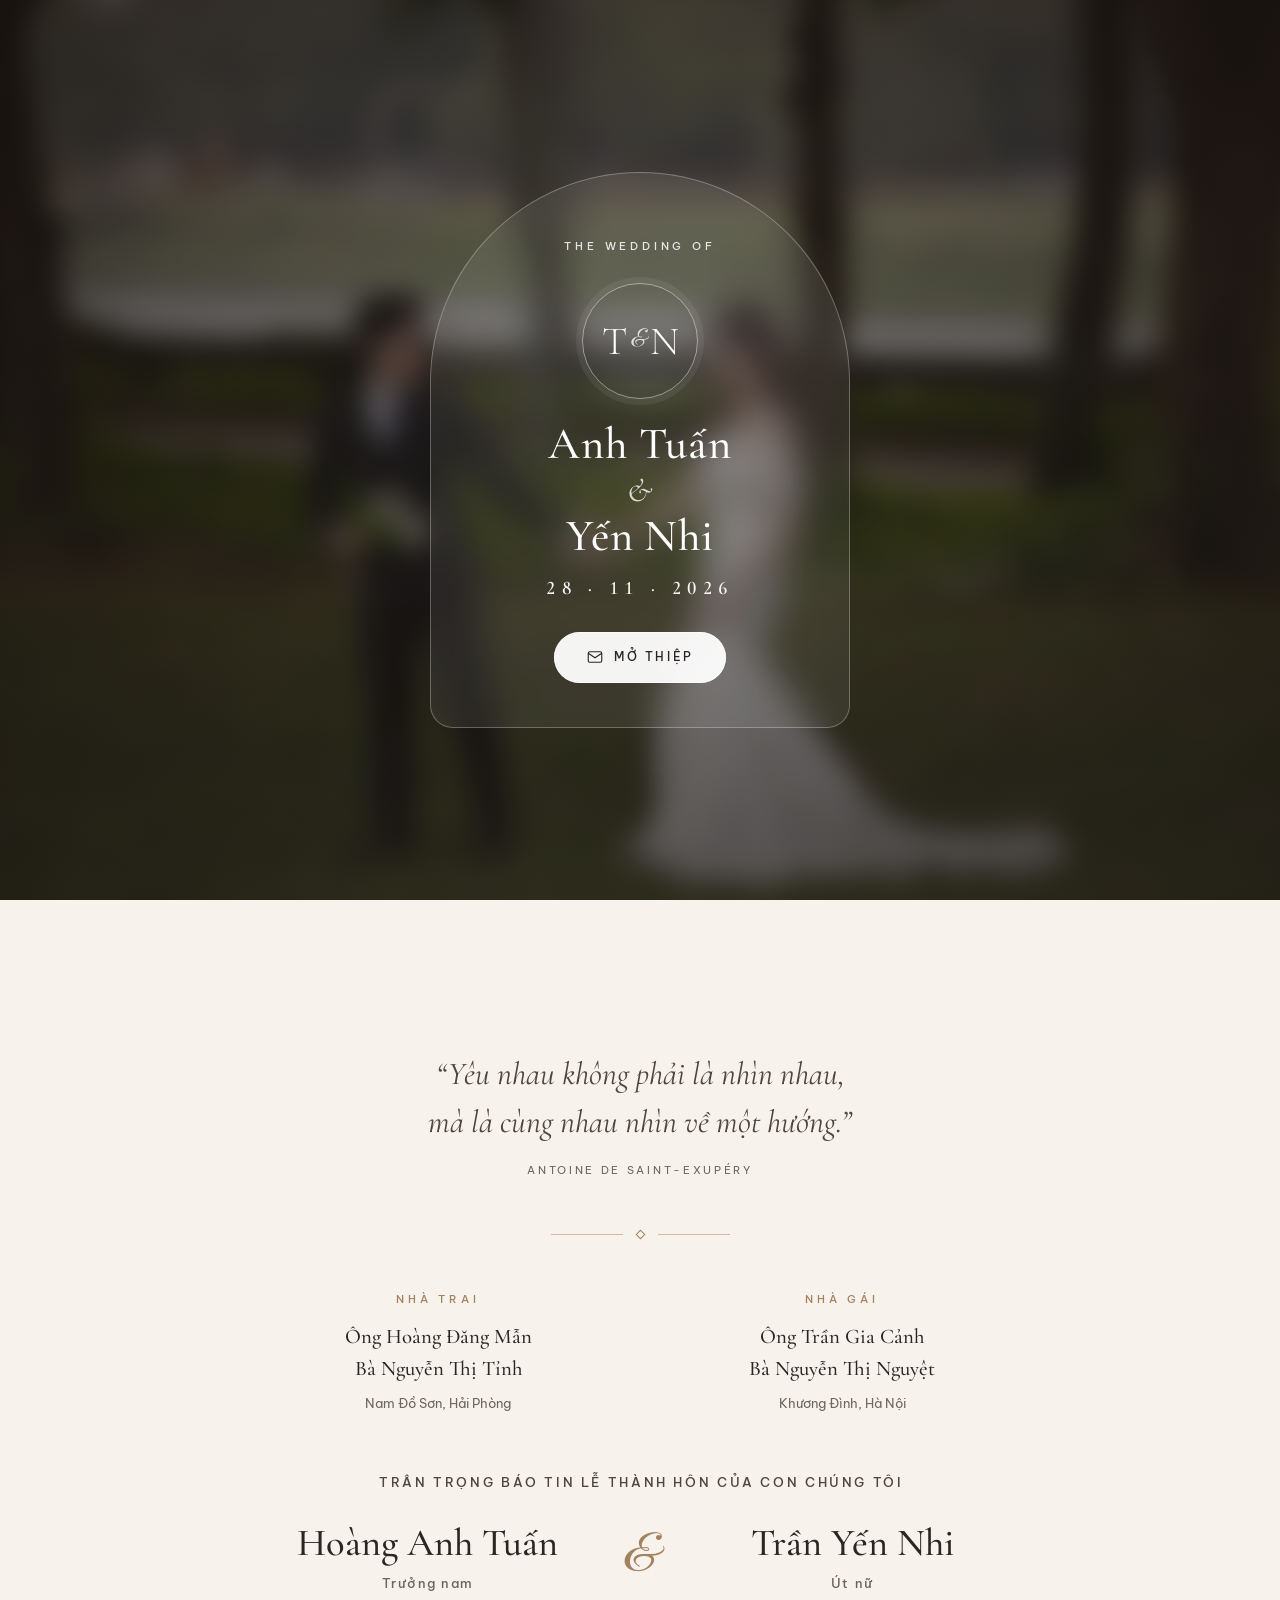
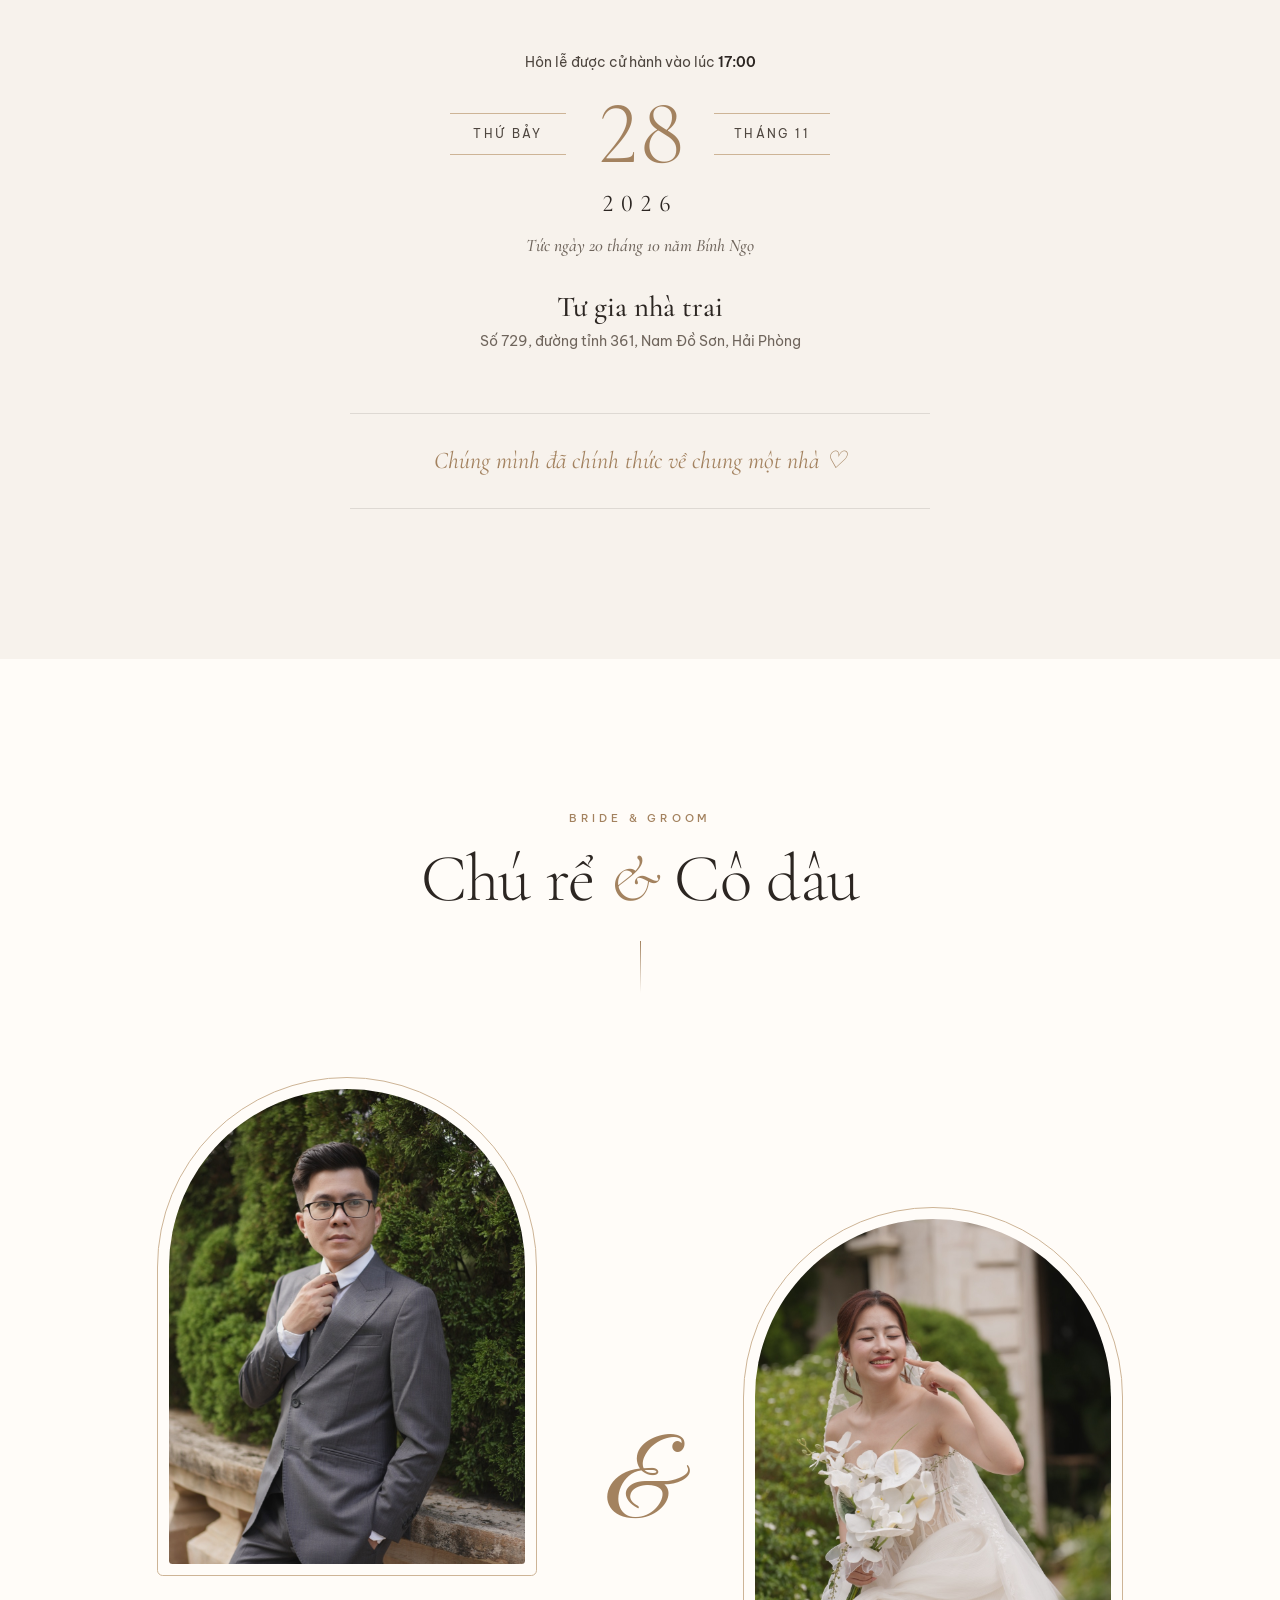
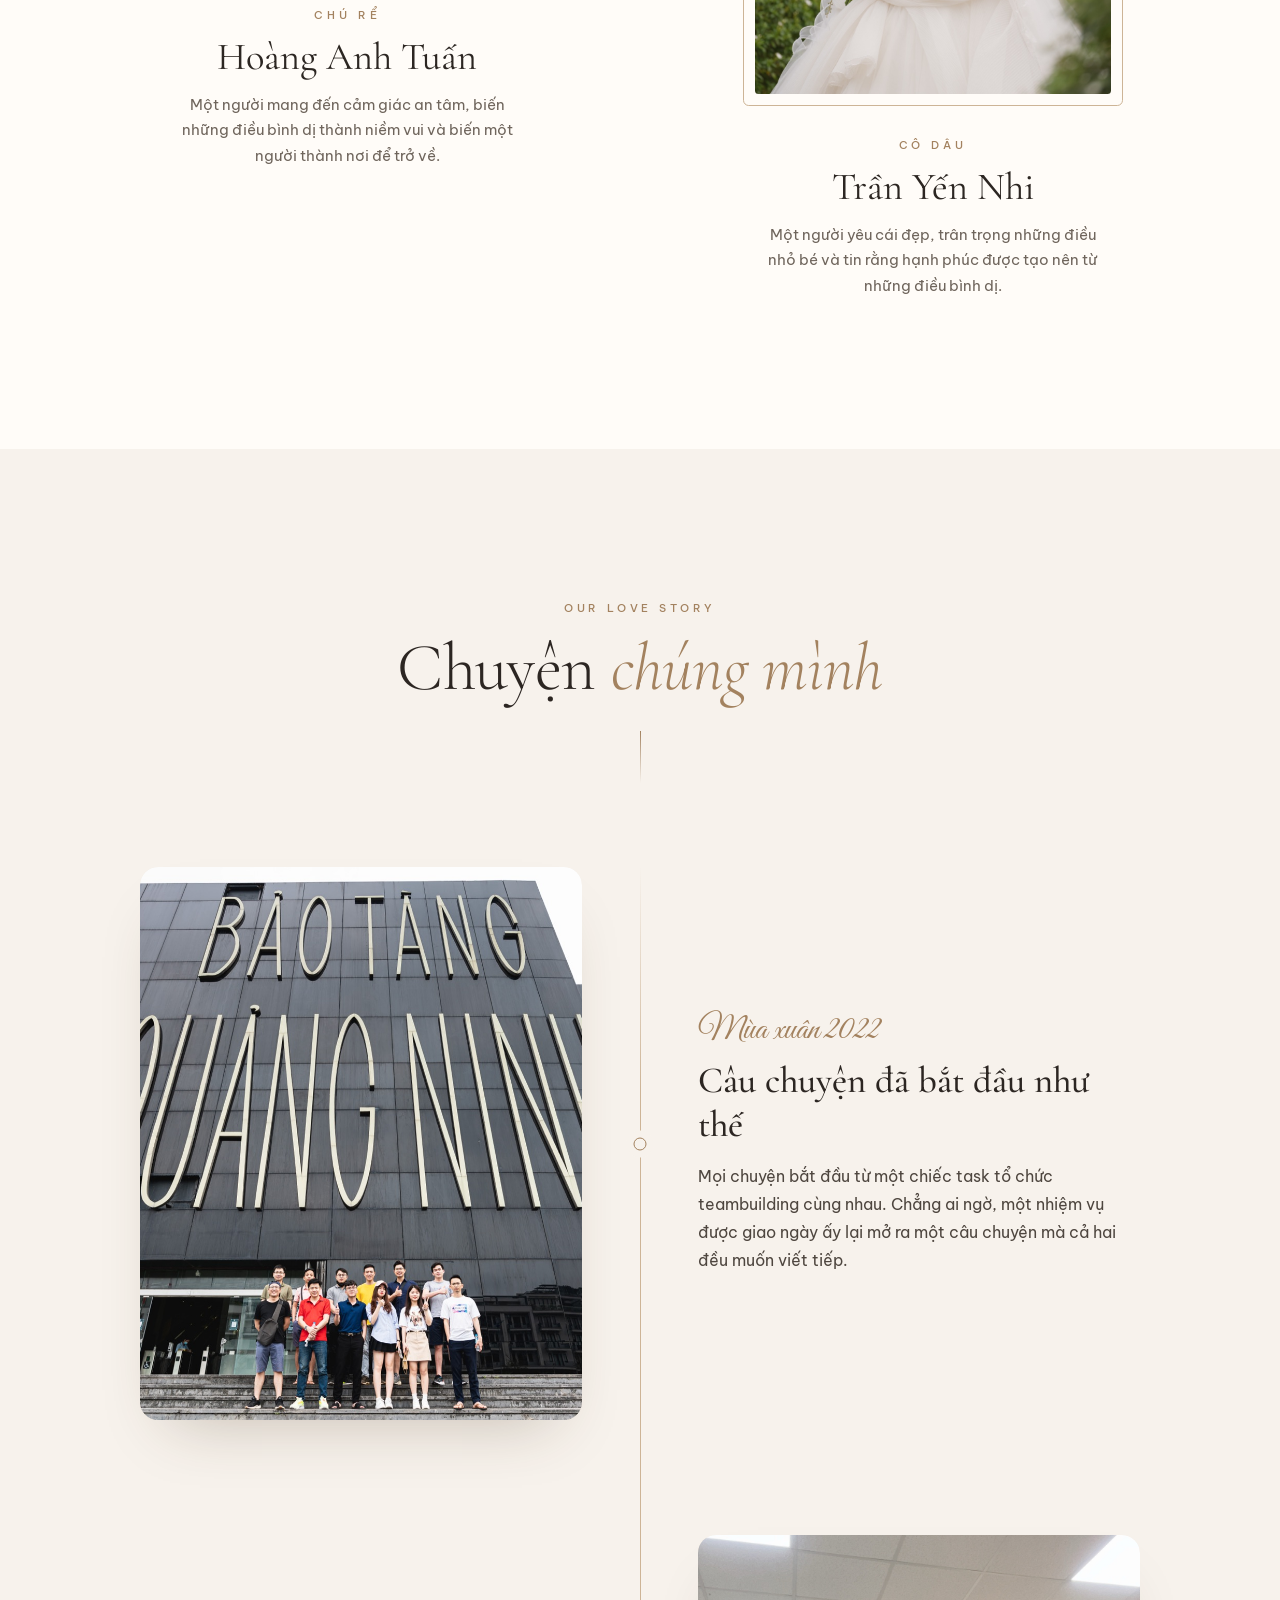
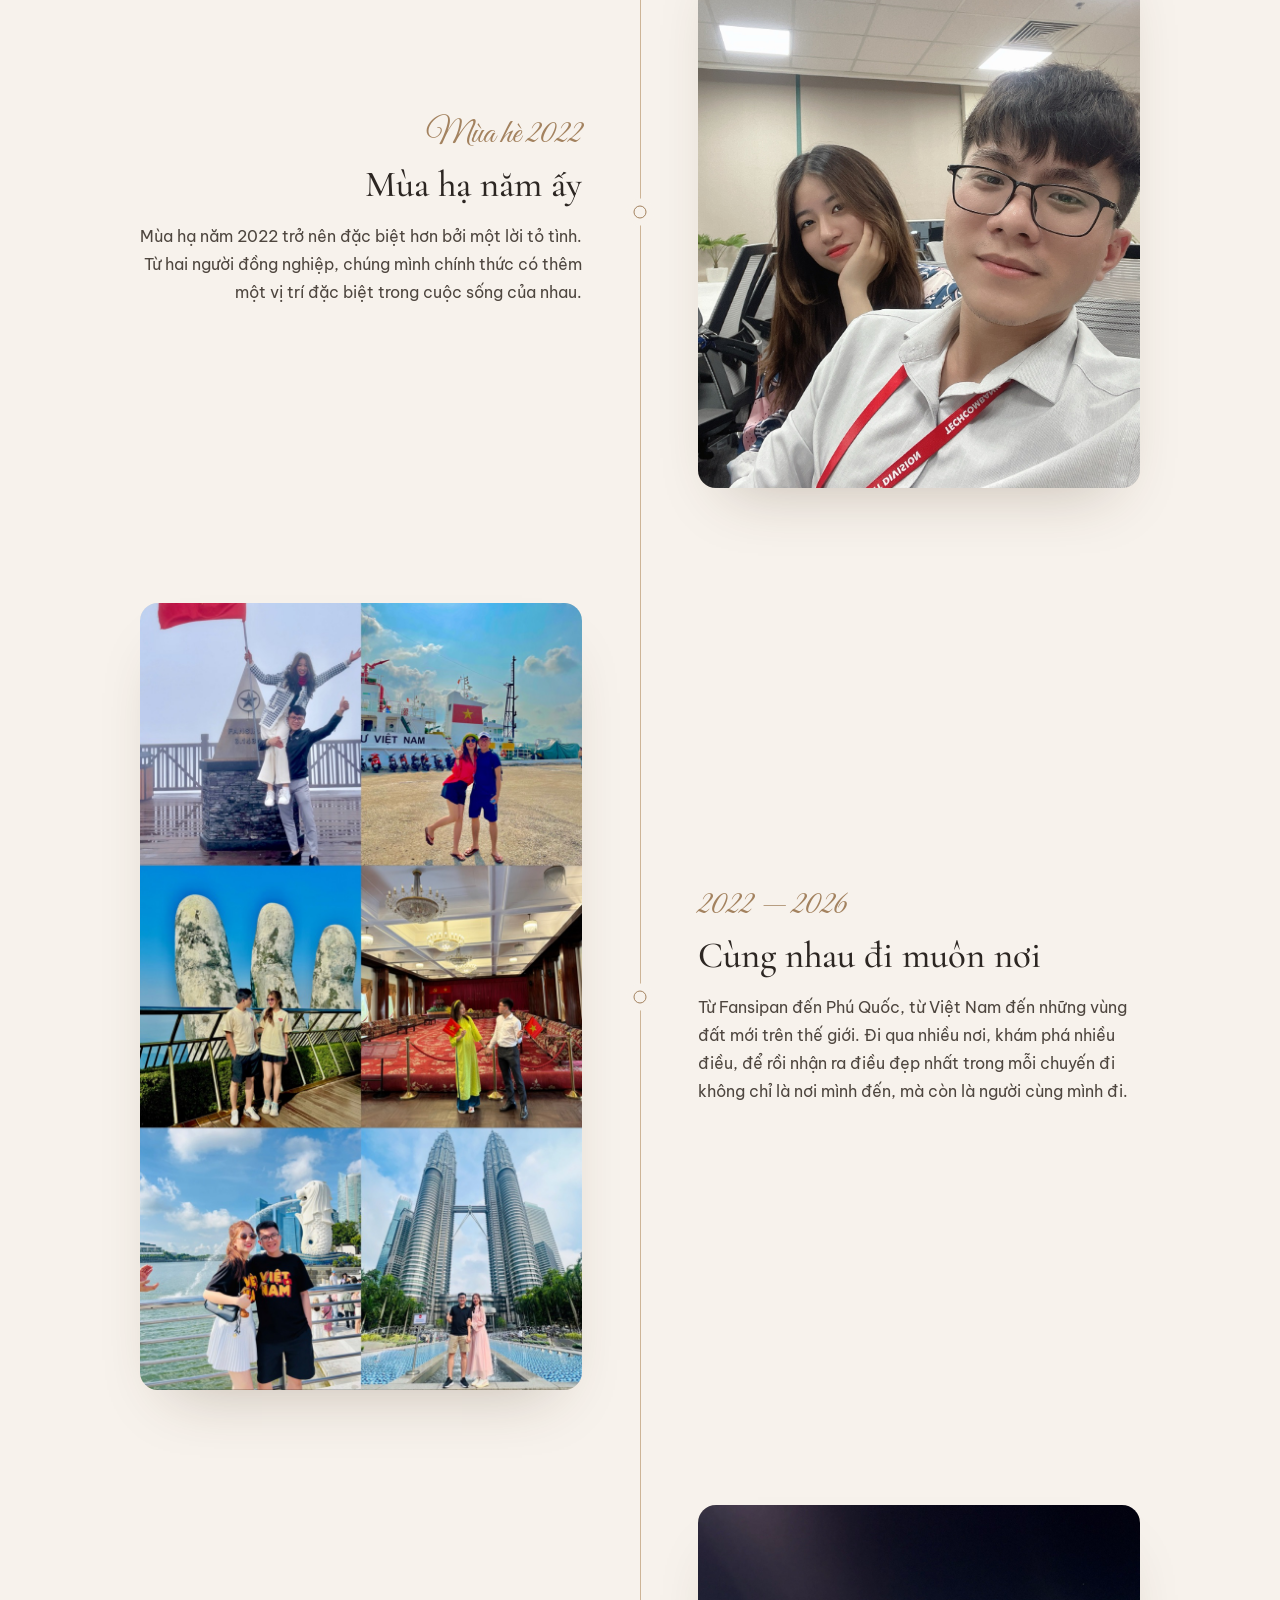
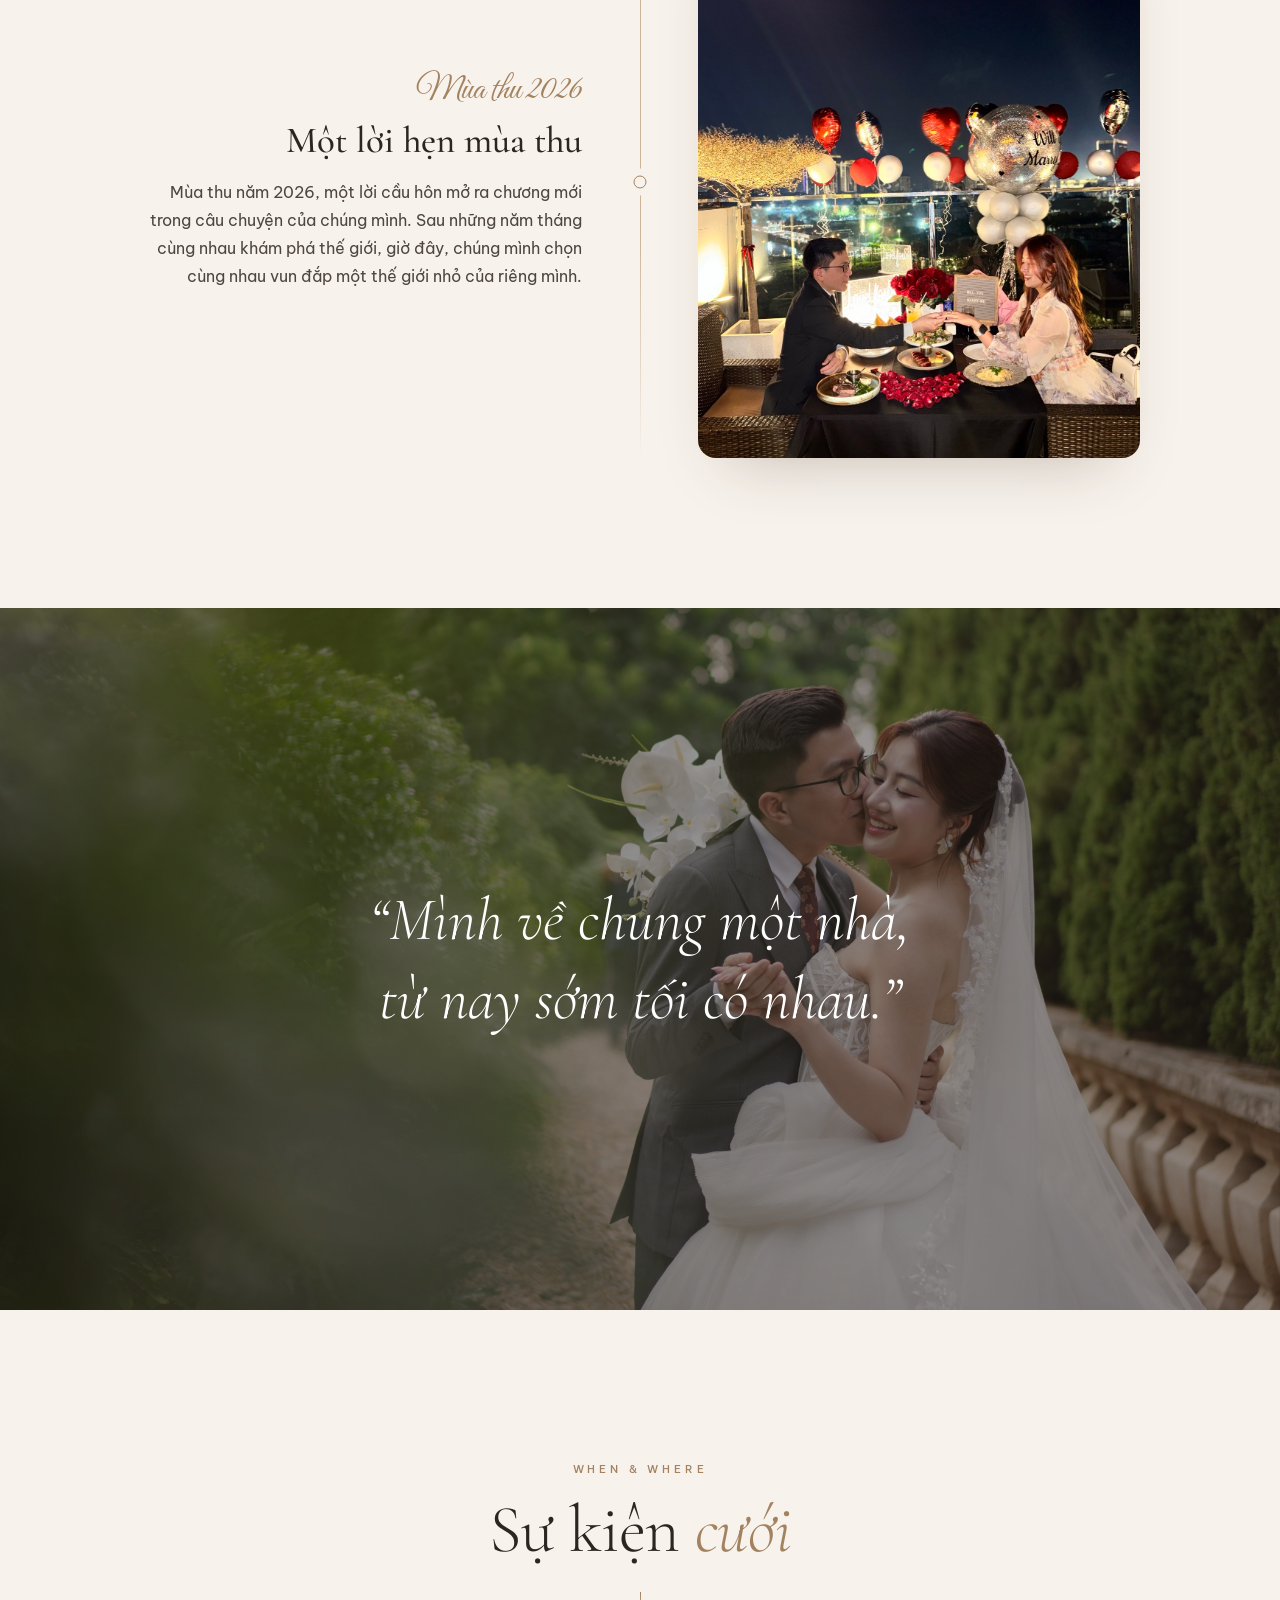
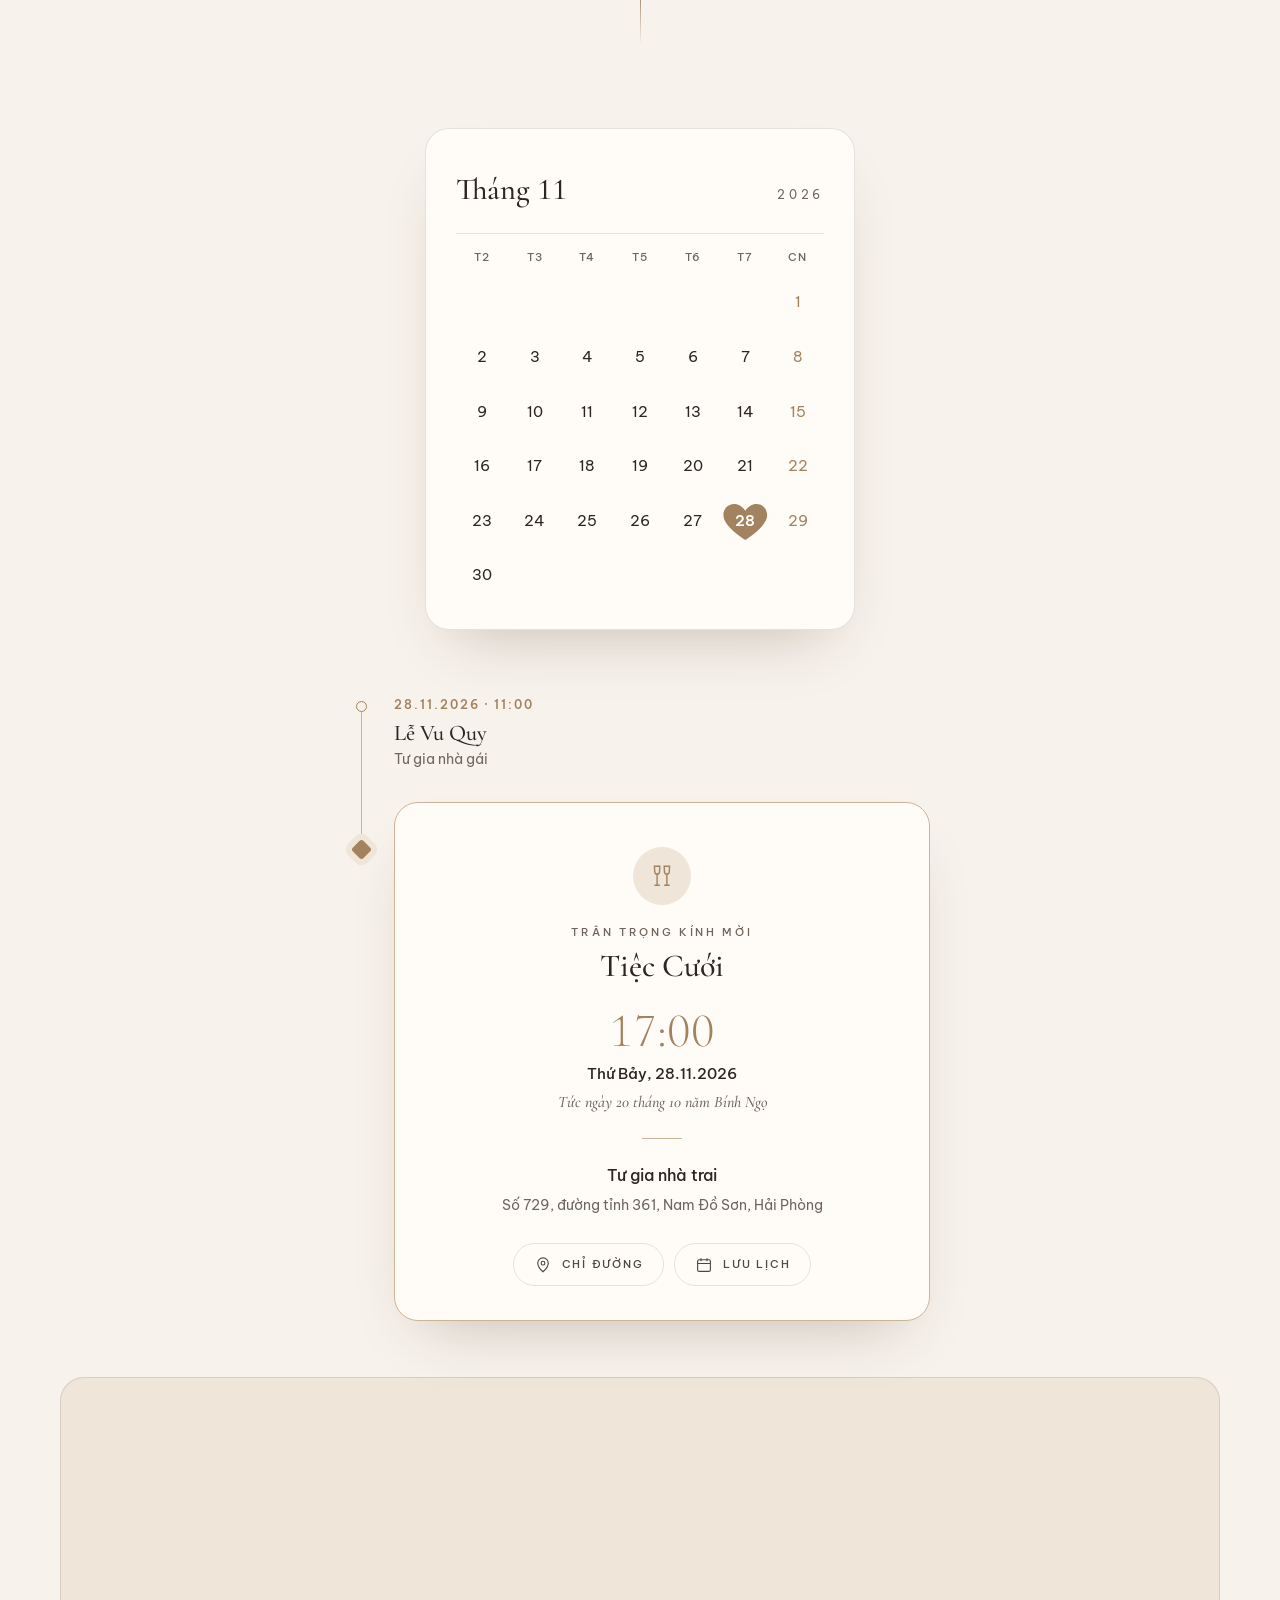
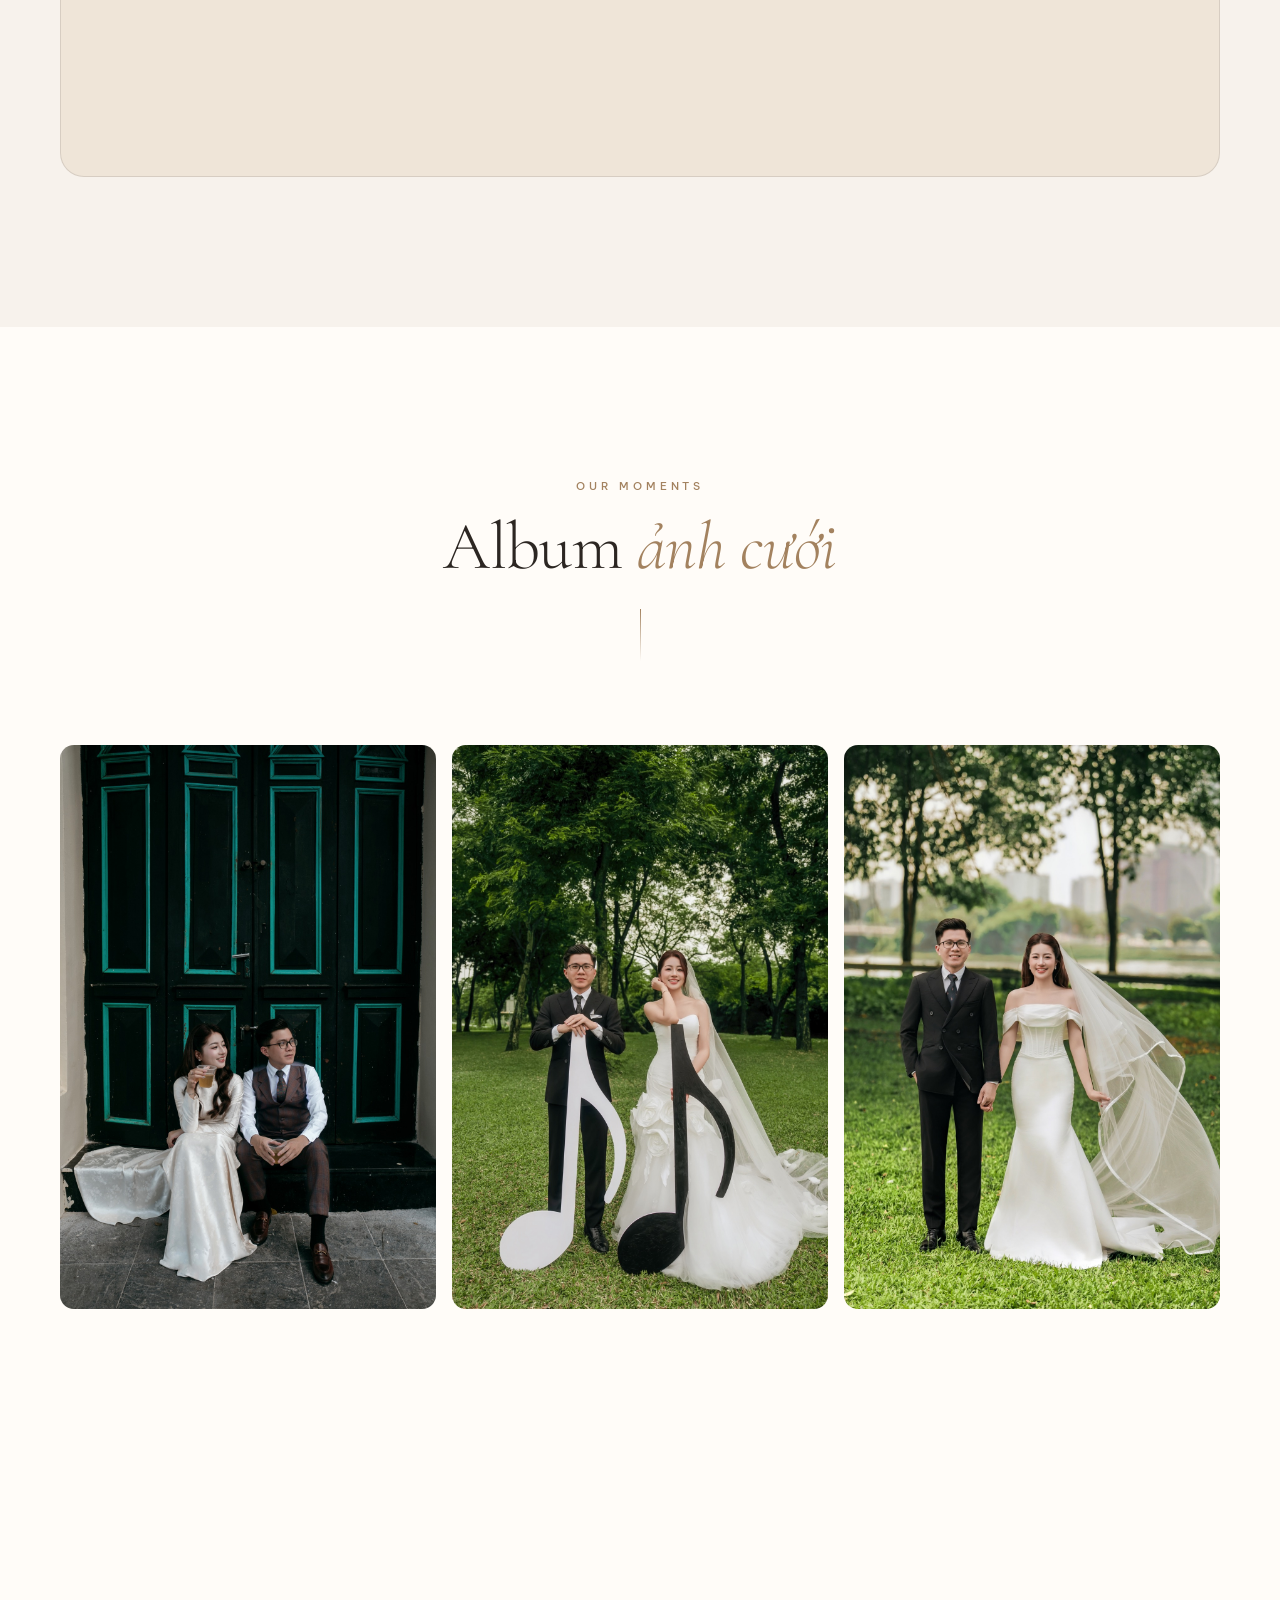
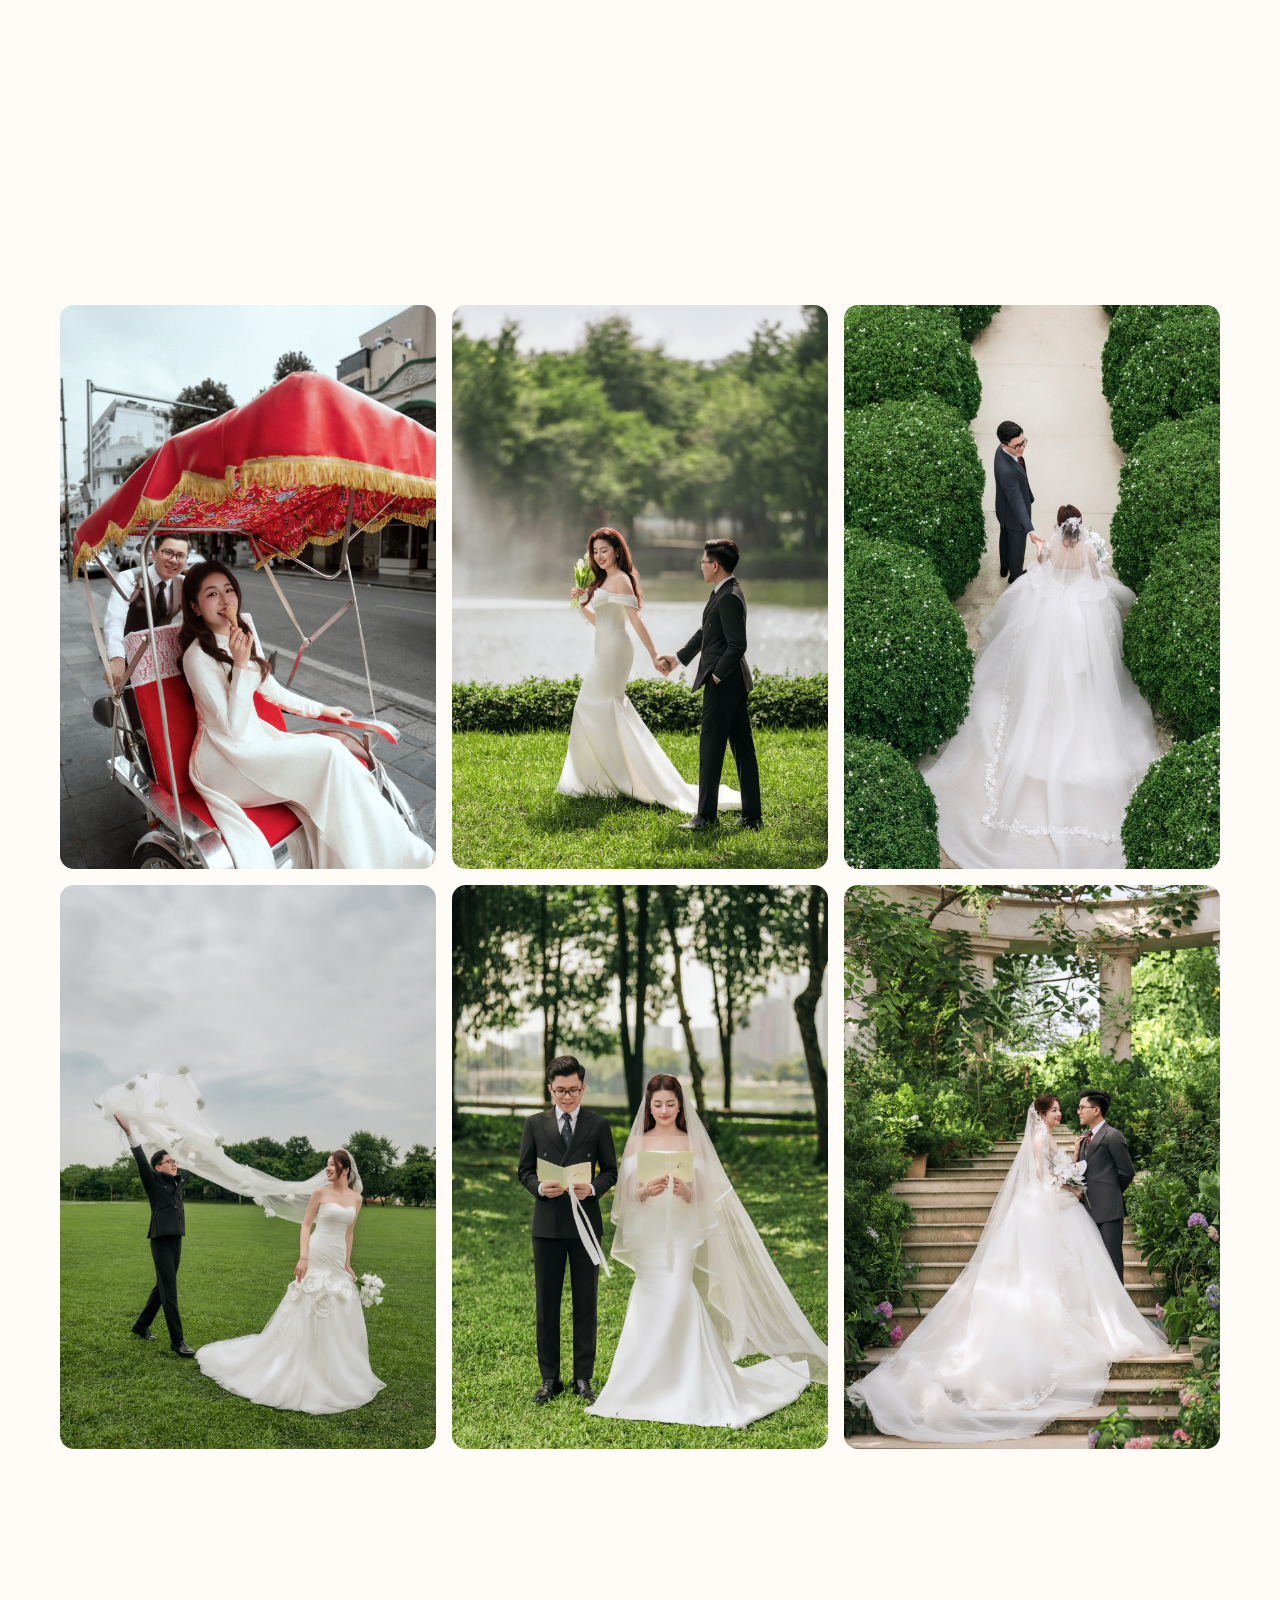
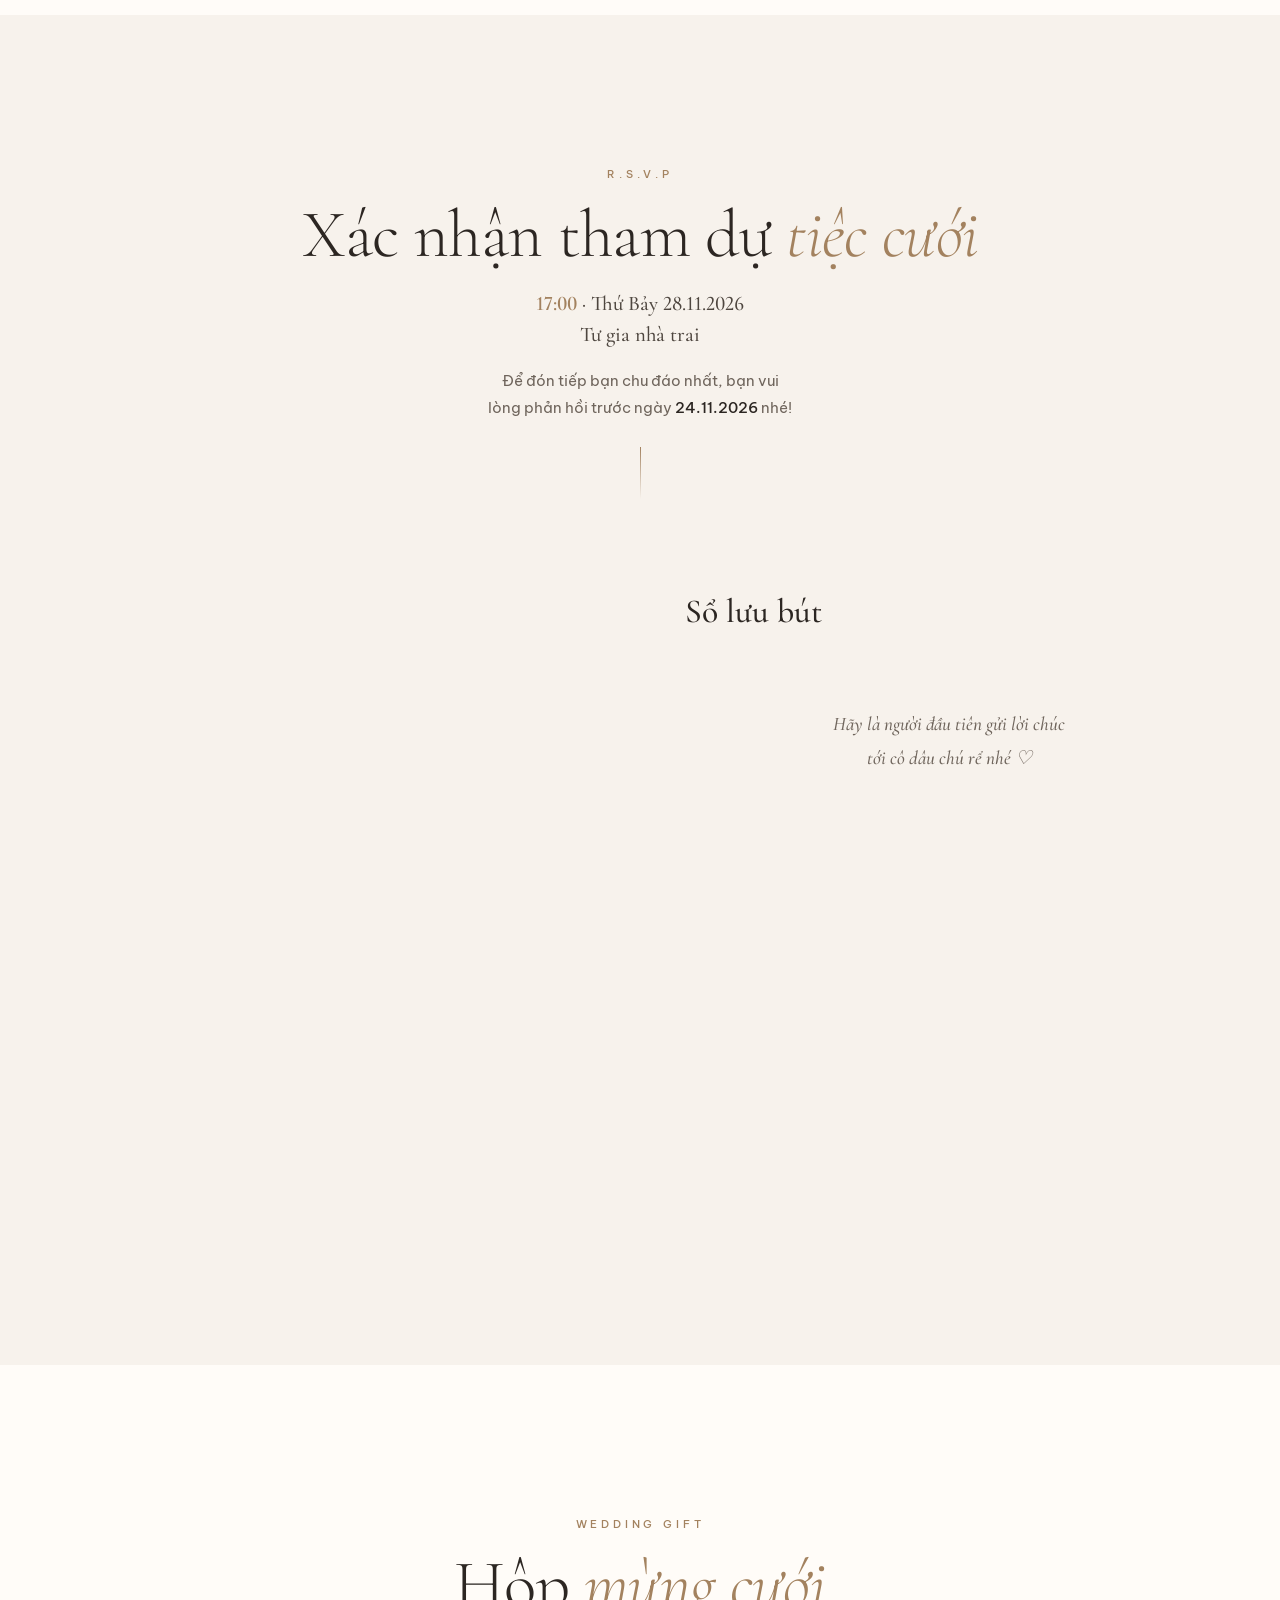
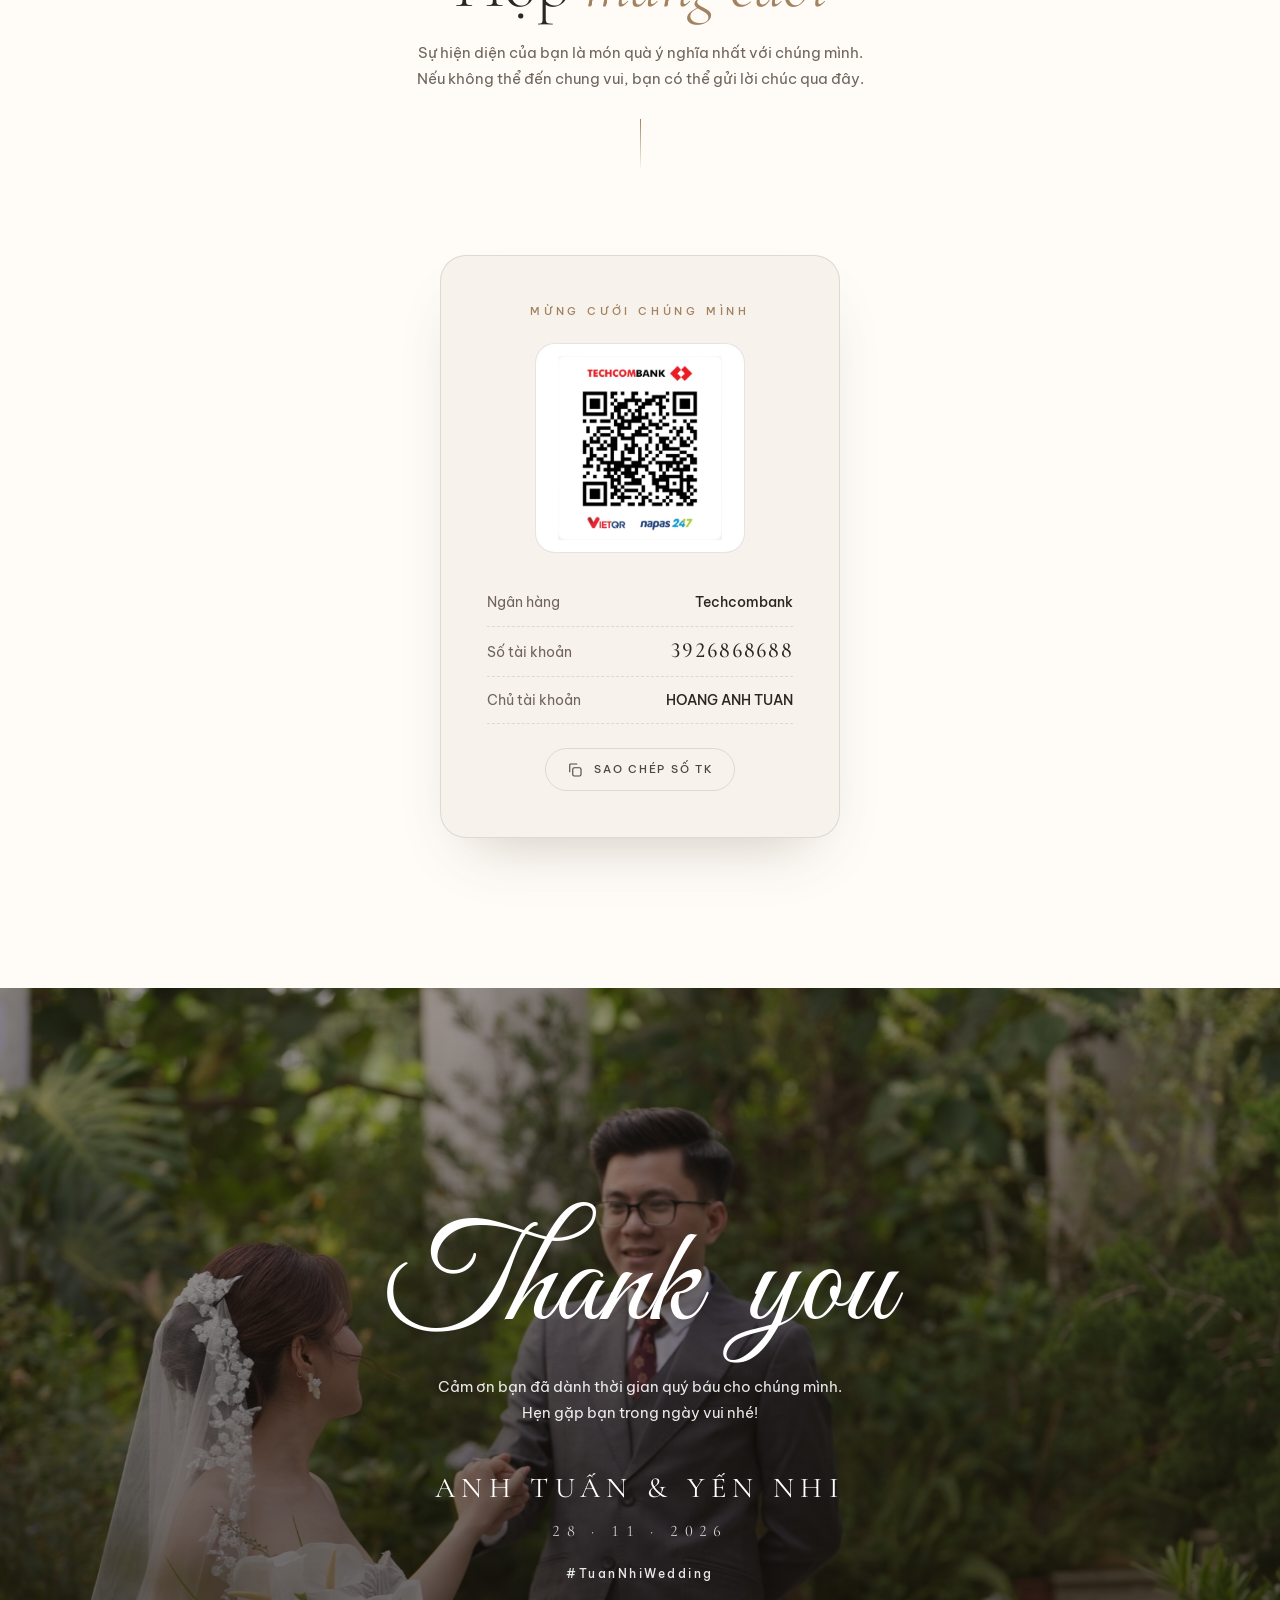
==== thanh-hon/index.html @ d5ab079d "feat: separate links for the ceremony and the wedding party - /thanh-hon/ (28.11, groom's home) and " ====
<!doctype html>
<html lang="vi">
<head>
  <meta charset="UTF-8" />
  <meta name="viewport" content="width=device-width, initial-scale=1" />
  <!-- Link LỄ THÀNH HÔN (28.11.2026, tư gia nhà trai).
       Trang này chỉ chứa ảnh + tiêu đề xem trước khi gửi qua Zalo / Facebook / Messenger,
       rồi tự chuyển sang thiệp chính với thông tin lễ thành hôn (?le=thanh-hon), giữ nguyên ?to=Tên khách.
       Nội dung thiệp sửa trong js/config.js → sides['thanh-hon']. -->
  <title>Anh Tuấn &amp; Yến Nhi · Thiệp mời cưới 28.11.2026</title>
  <meta name="description" content="Trân trọng kính mời bạn đến dự tiệc cưới của chúng mình lúc 17:00, Thứ Bảy 28.11.2026 tại tư gia nhà trai, Nam Đồ Sơn, Hải Phòng." />
  <meta property="og:type" content="website" />
  <meta property="og:site_name" content="Thiệp cưới Anh Tuấn &amp; Yến Nhi" />
  <meta property="og:locale" content="vi_VN" />
  <meta property="og:title" content="Anh Tuấn &amp; Yến Nhi · Thiệp mời cưới 28.11.2026" />
  <meta property="og:description" content="Trân trọng kính mời bạn đến dự tiệc cưới của chúng mình lúc 17:00, Thứ Bảy 28.11.2026 tại tư gia nhà trai, Nam Đồ Sơn, Hải Phòng." />
  <meta property="og:url" content="https://hoangtuan141.github.io/wedding_invitation/thanh-hon/" />
  <meta property="og:image" content="https://hoangtuan141.github.io/wedding_invitation/images/cover/og-cover.jpg" />
  <meta property="og:image:secure_url" content="https://hoangtuan141.github.io/wedding_invitation/images/cover/og-cover.jpg" />
  <meta property="og:image:type" content="image/jpeg" />
  <meta property="og:image:width" content="1200" />
  <meta property="og:image:height" content="630" />
  <meta property="og:image:alt" content="Ảnh cưới Anh Tuấn và Yến Nhi" />
  <meta name="twitter:card" content="summary_large_image" />
  <meta name="twitter:title" content="Anh Tuấn &amp; Yến Nhi · Thiệp mời cưới 28.11.2026" />
  <meta name="twitter:description" content="Trân trọng kính mời bạn đến dự tiệc cưới của chúng mình lúc 17:00, Thứ Bảy 28.11.2026 tại tư gia nhà trai, Nam Đồ Sơn, Hải Phòng." />
  <meta name="twitter:image" content="https://hoangtuan141.github.io/wedding_invitation/images/cover/og-cover.jpg" />
  <meta name="theme-color" content="#1F1915" />
  <style>html,body{margin:0;height:100%;background:#1F1915;color:#F7F2EC;font-family:system-ui,sans-serif}
  a{color:inherit} p{position:fixed;inset:auto 0 40%;text-align:center;opacity:.6;font-size:14px}</style>
  <script>
    // Chuyển sang thiệp chính: le=thanh-hon đứng đầu, ?to=Tên khách luôn ở CUỐI link cho dễ sửa tên
    var q = new URLSearchParams(location.search);
    q.delete('le');
    var s = 'le=thanh-hon' + (q.toString() ? '&' + q.toString() : '');
    location.replace('../' + (s ? '?' + s : '') + location.hash);
  </script>
</head>
<body>
  <p><a href="../?le=thanh-hon">Mở thiệp cưới</a></p>
</body>
</html>
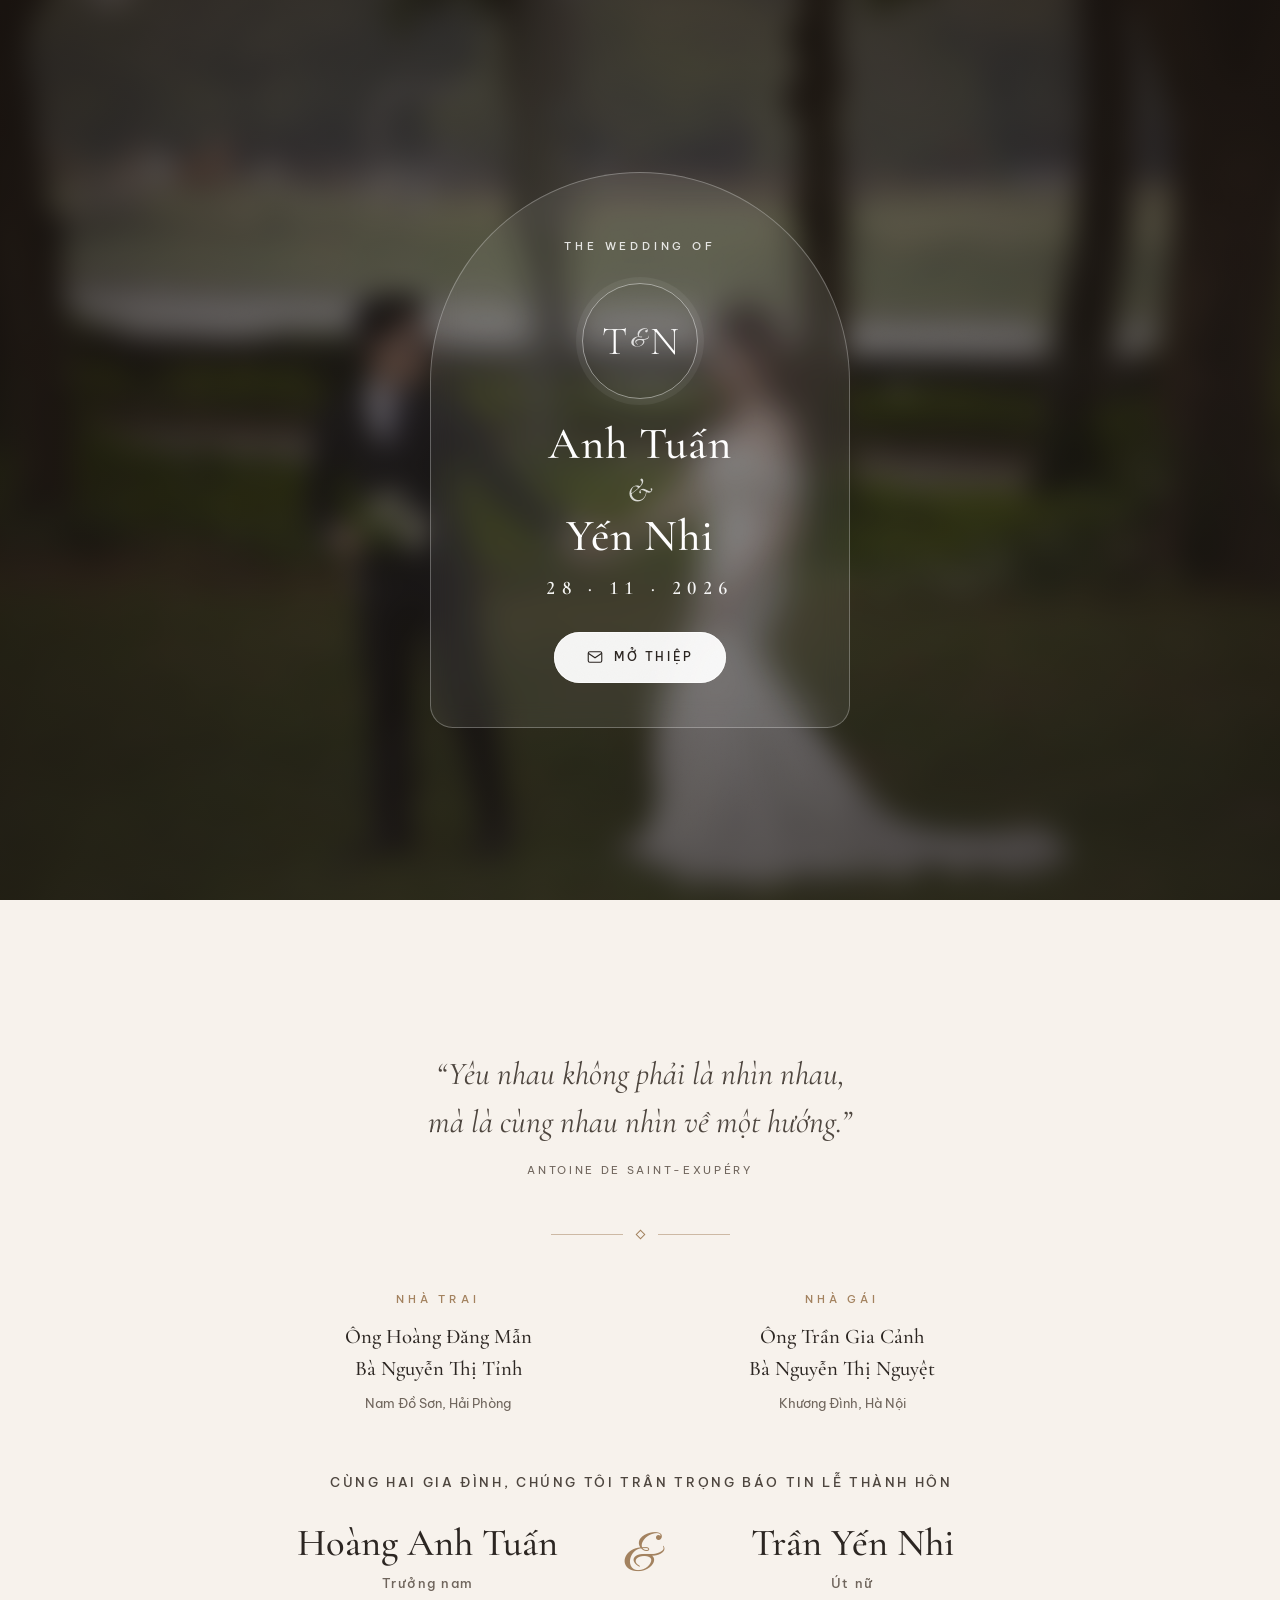
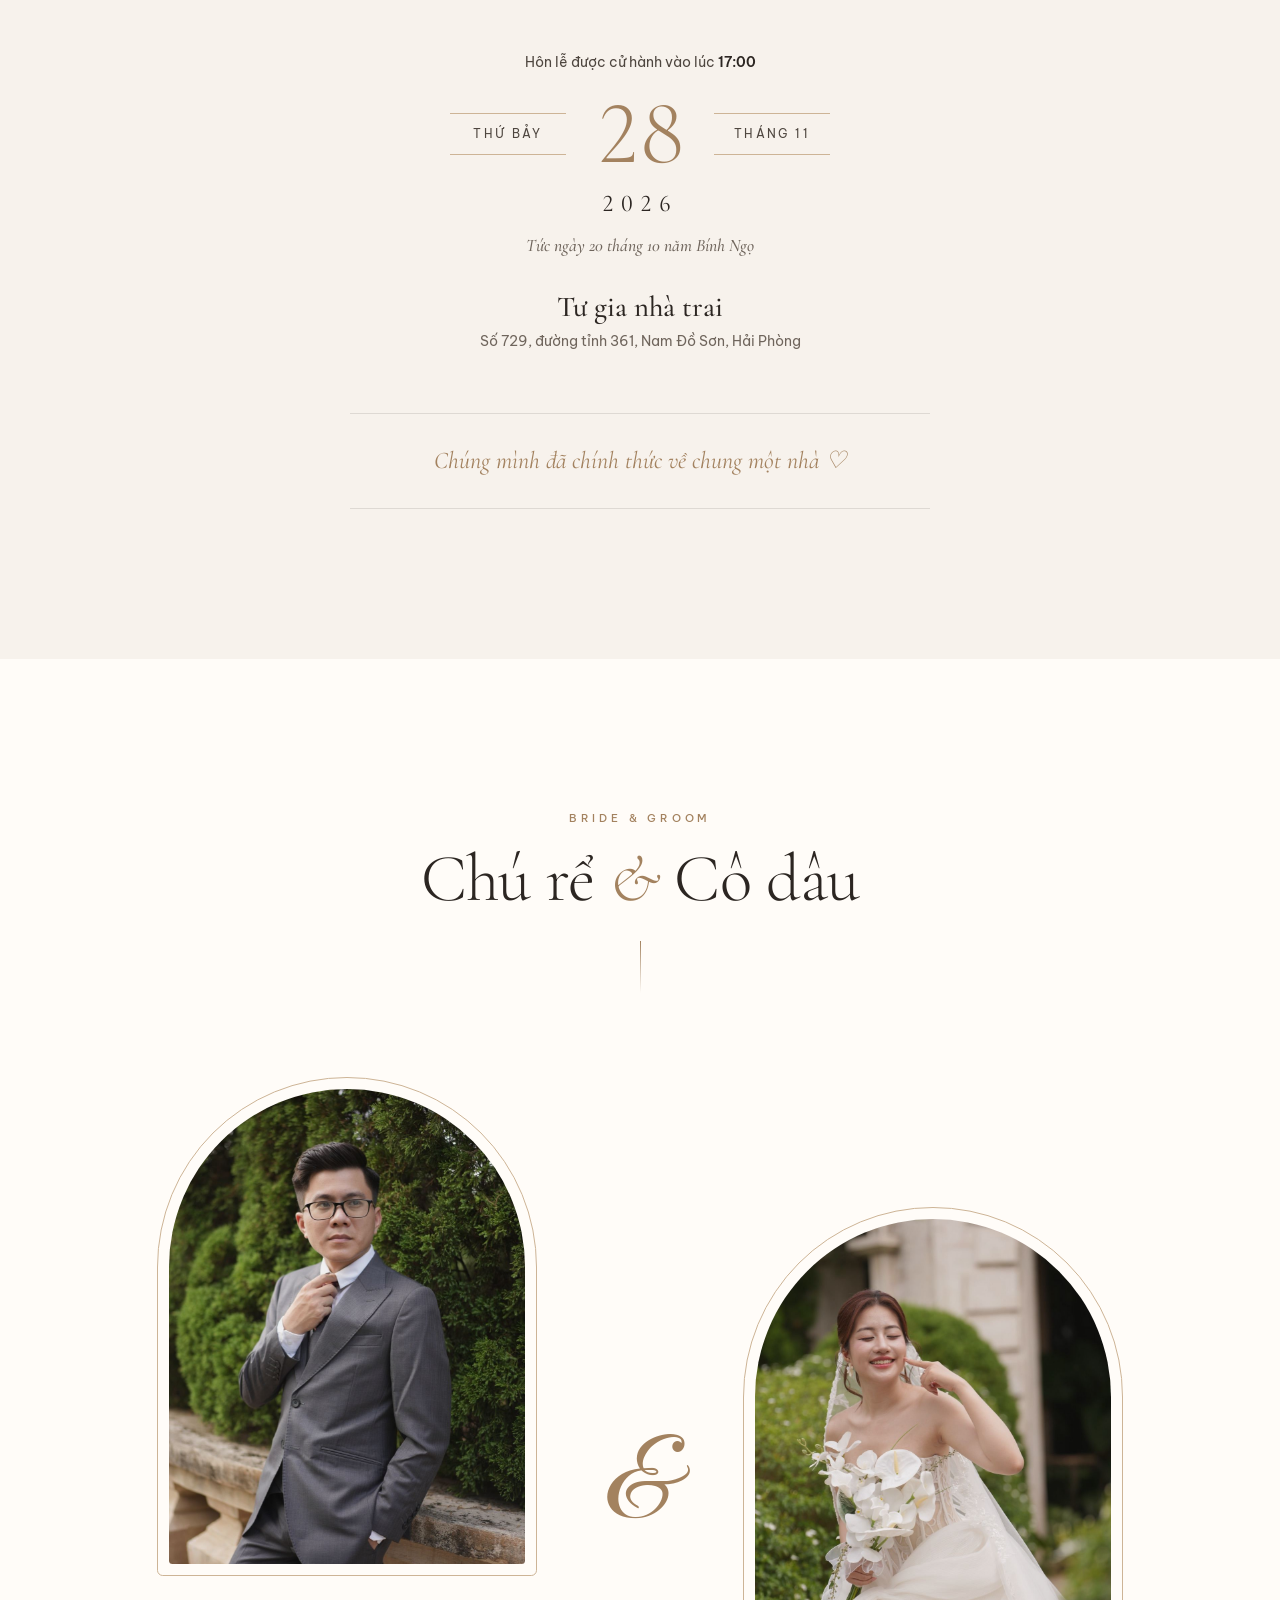
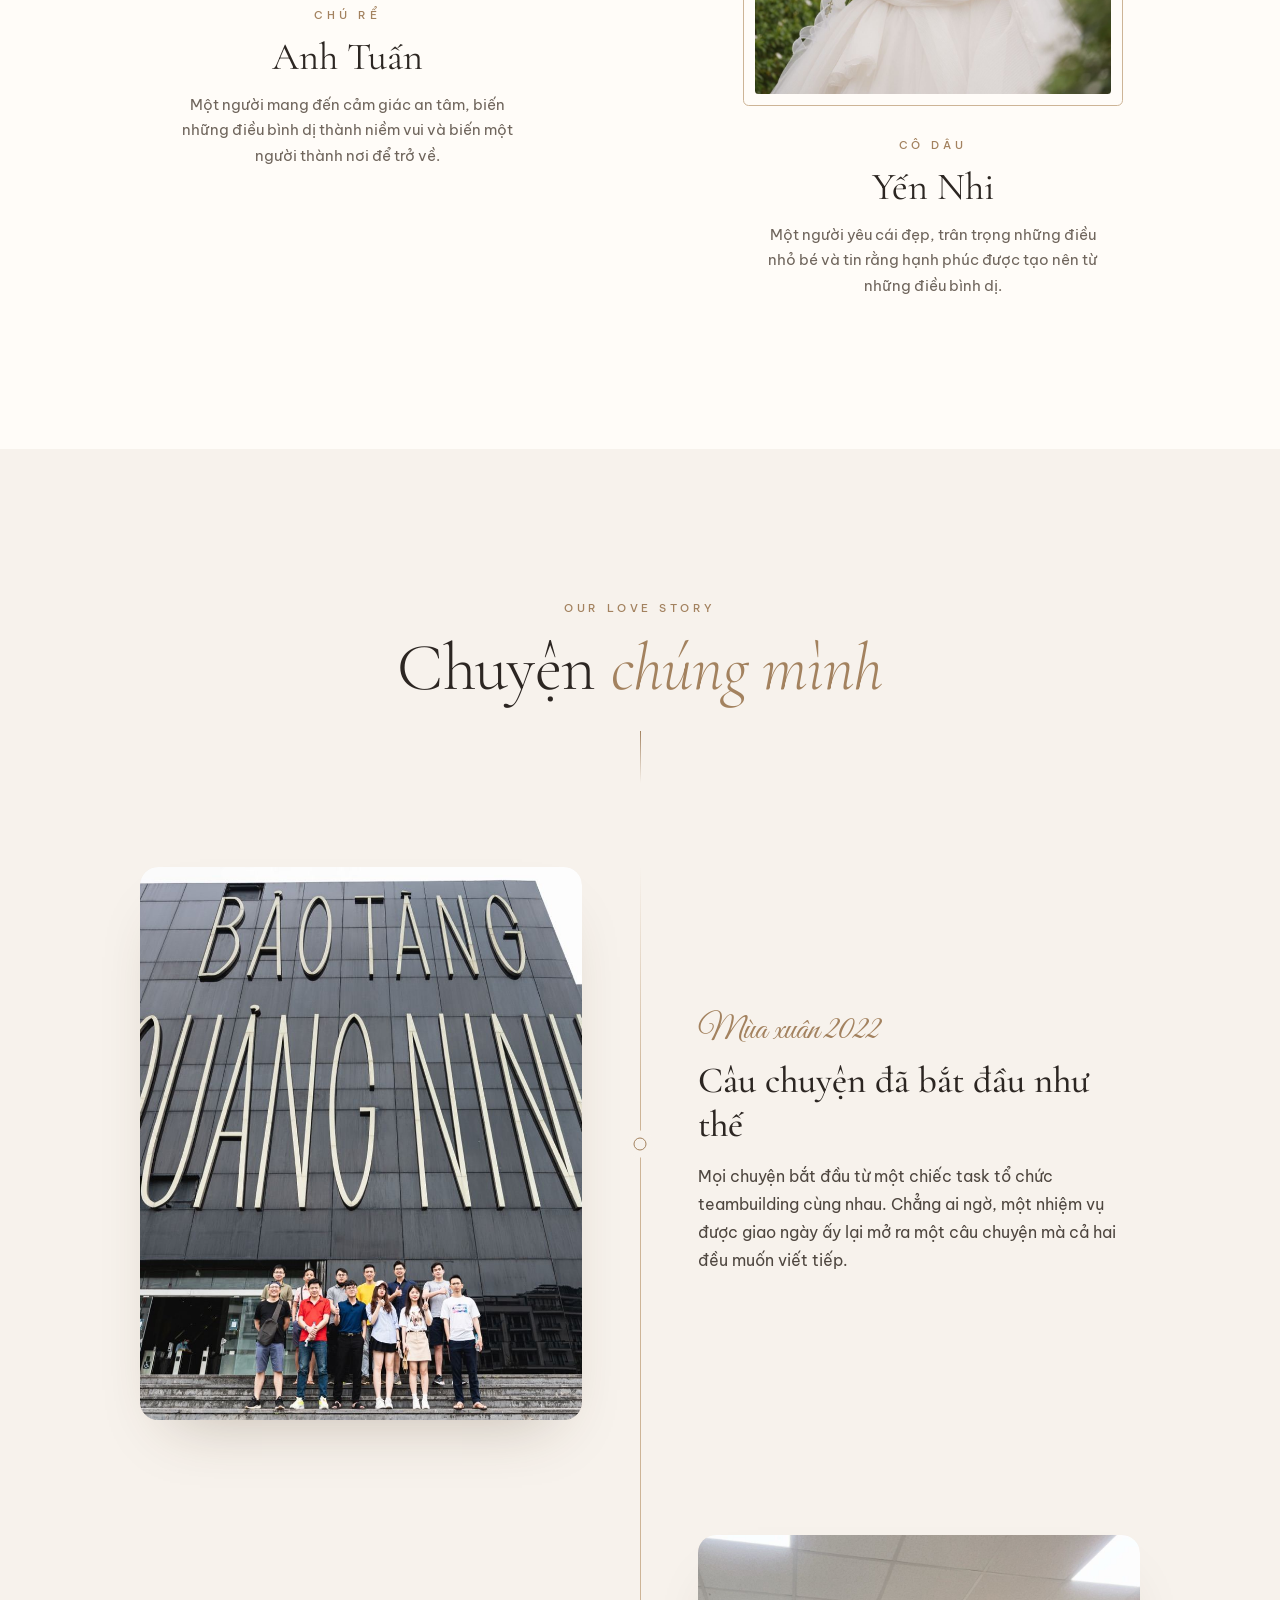
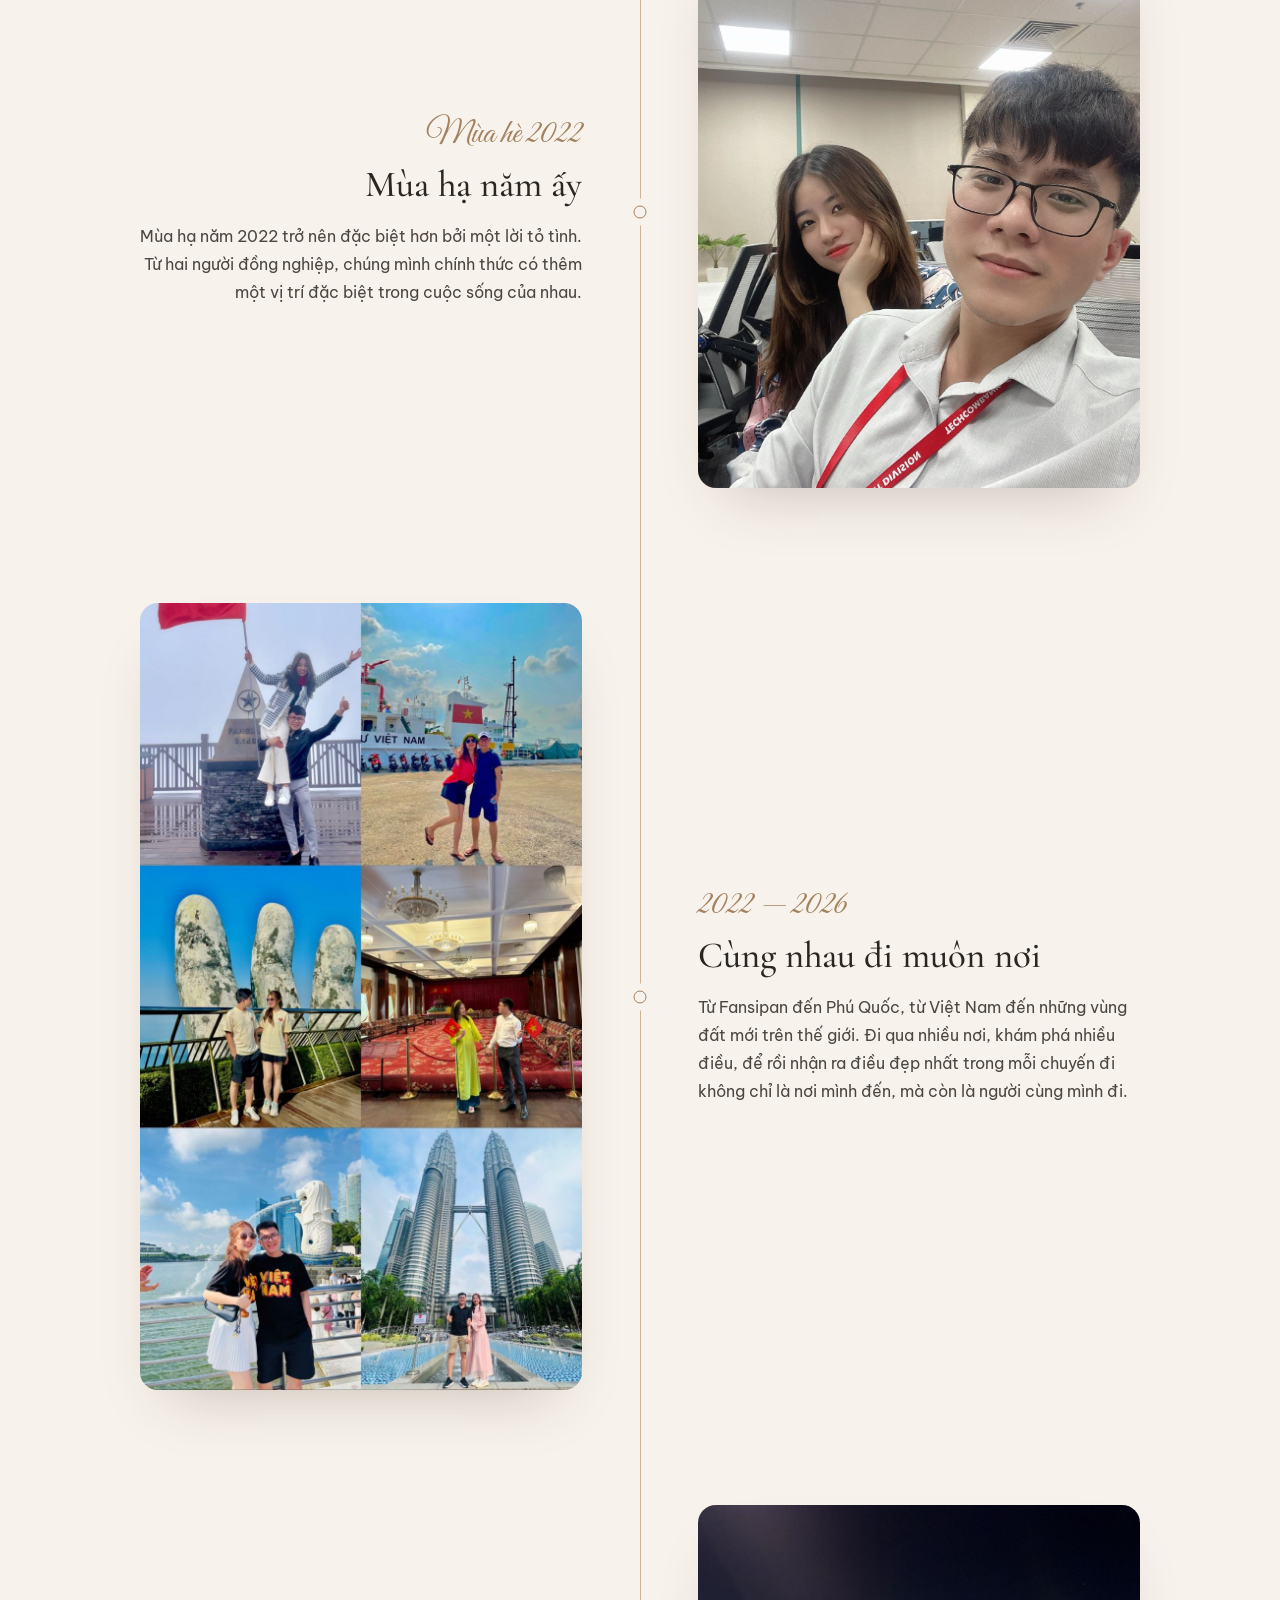
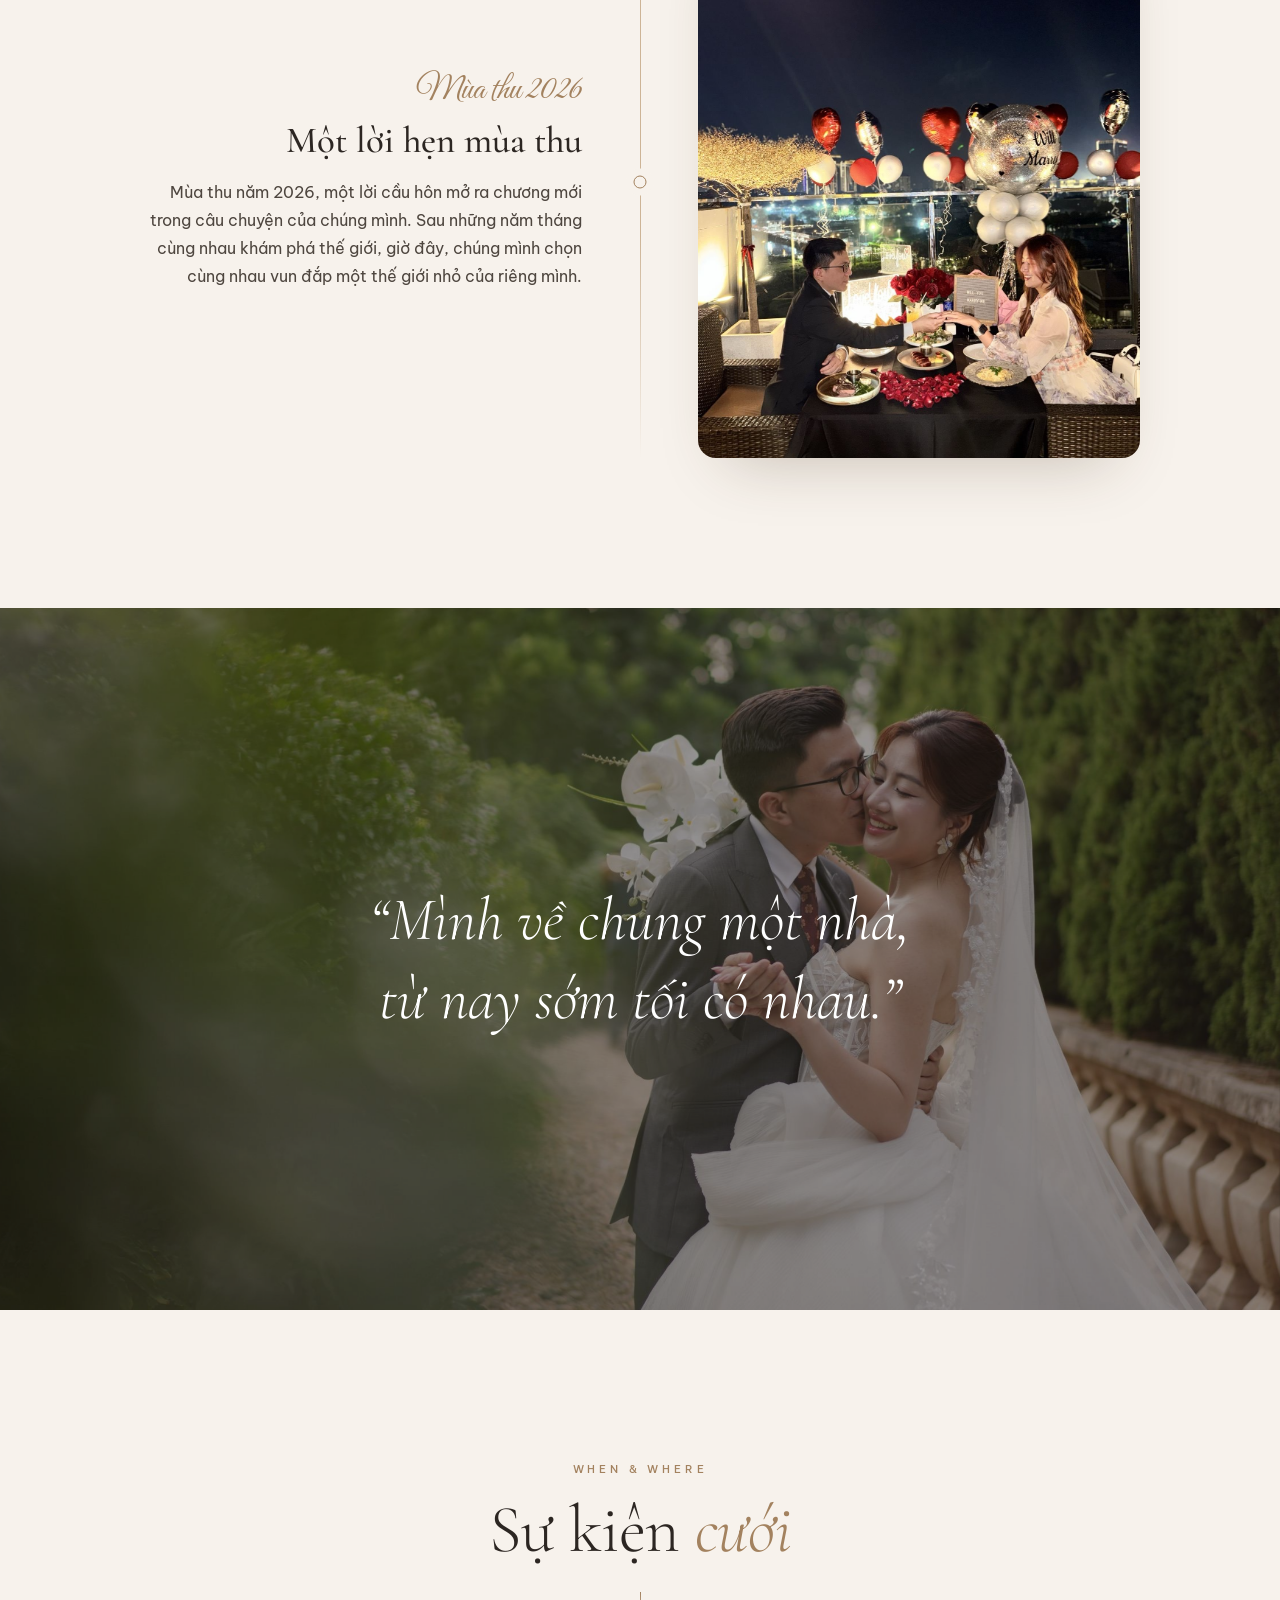
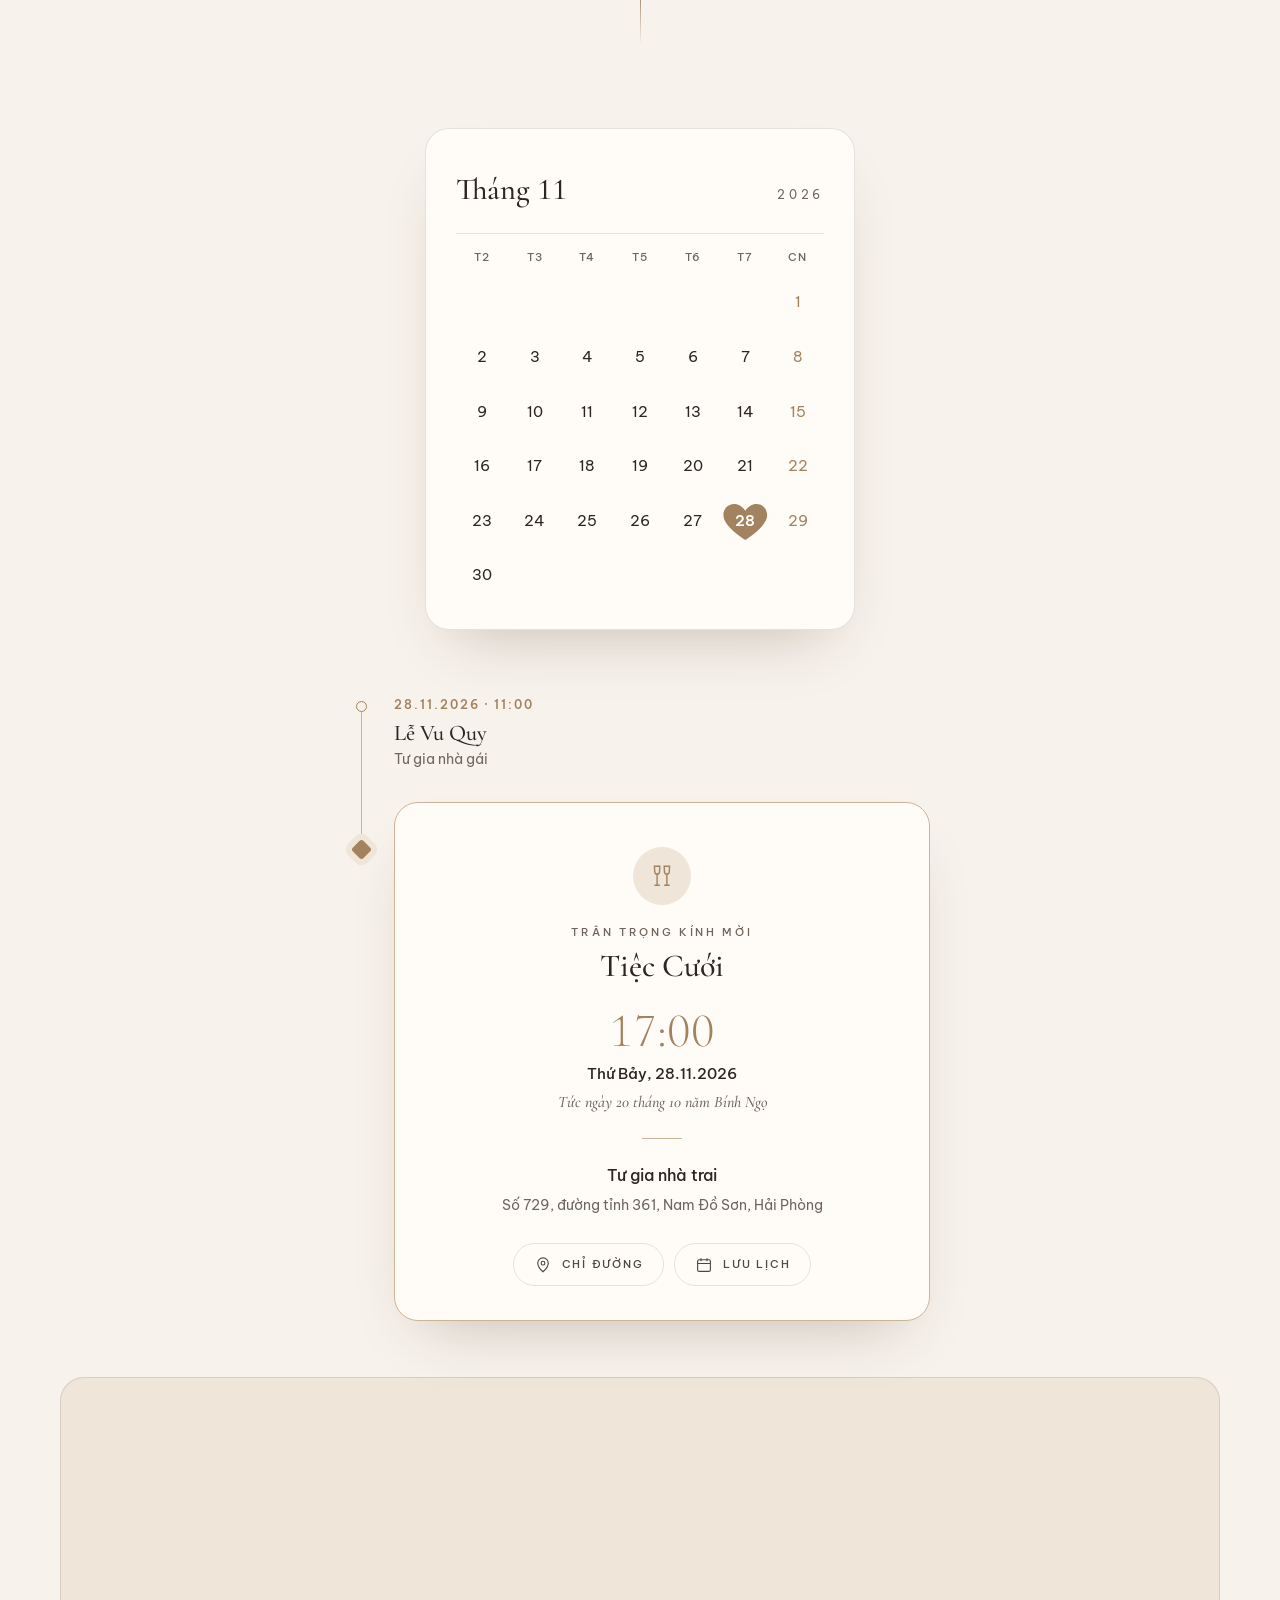
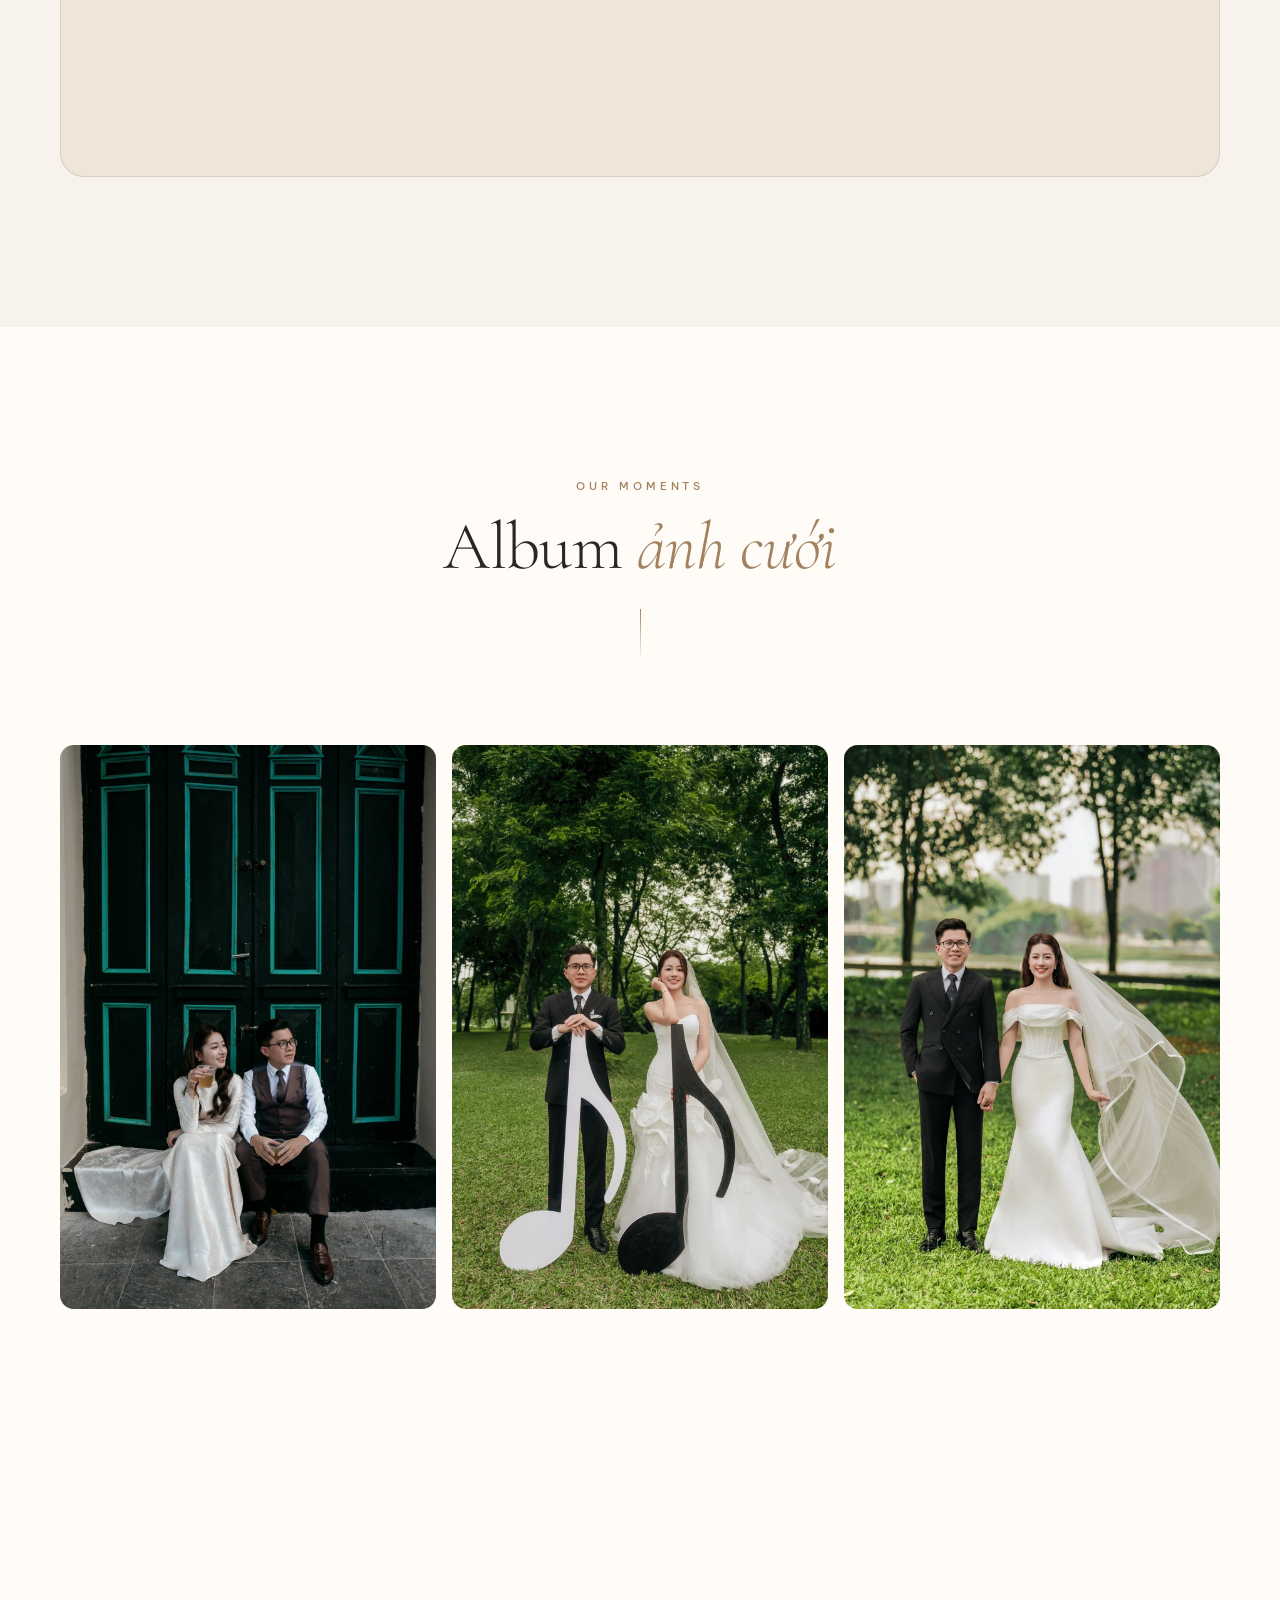
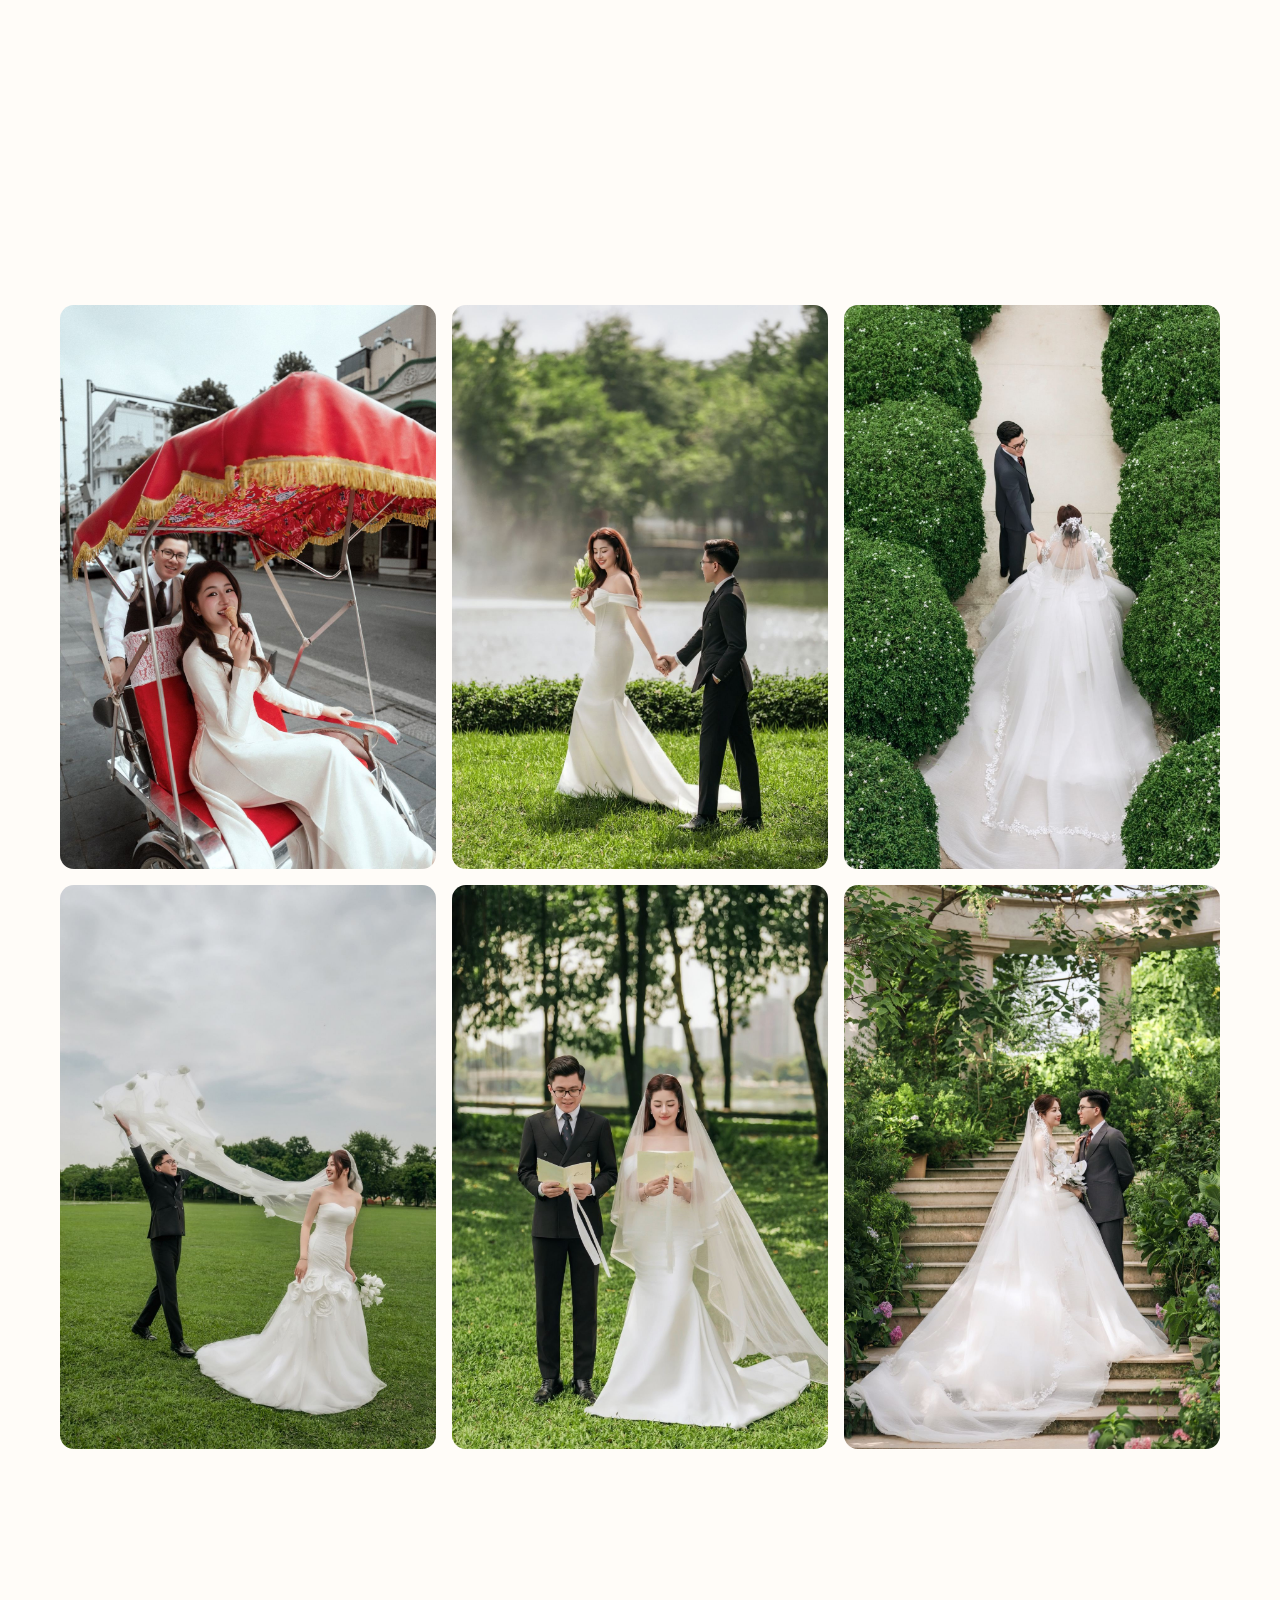
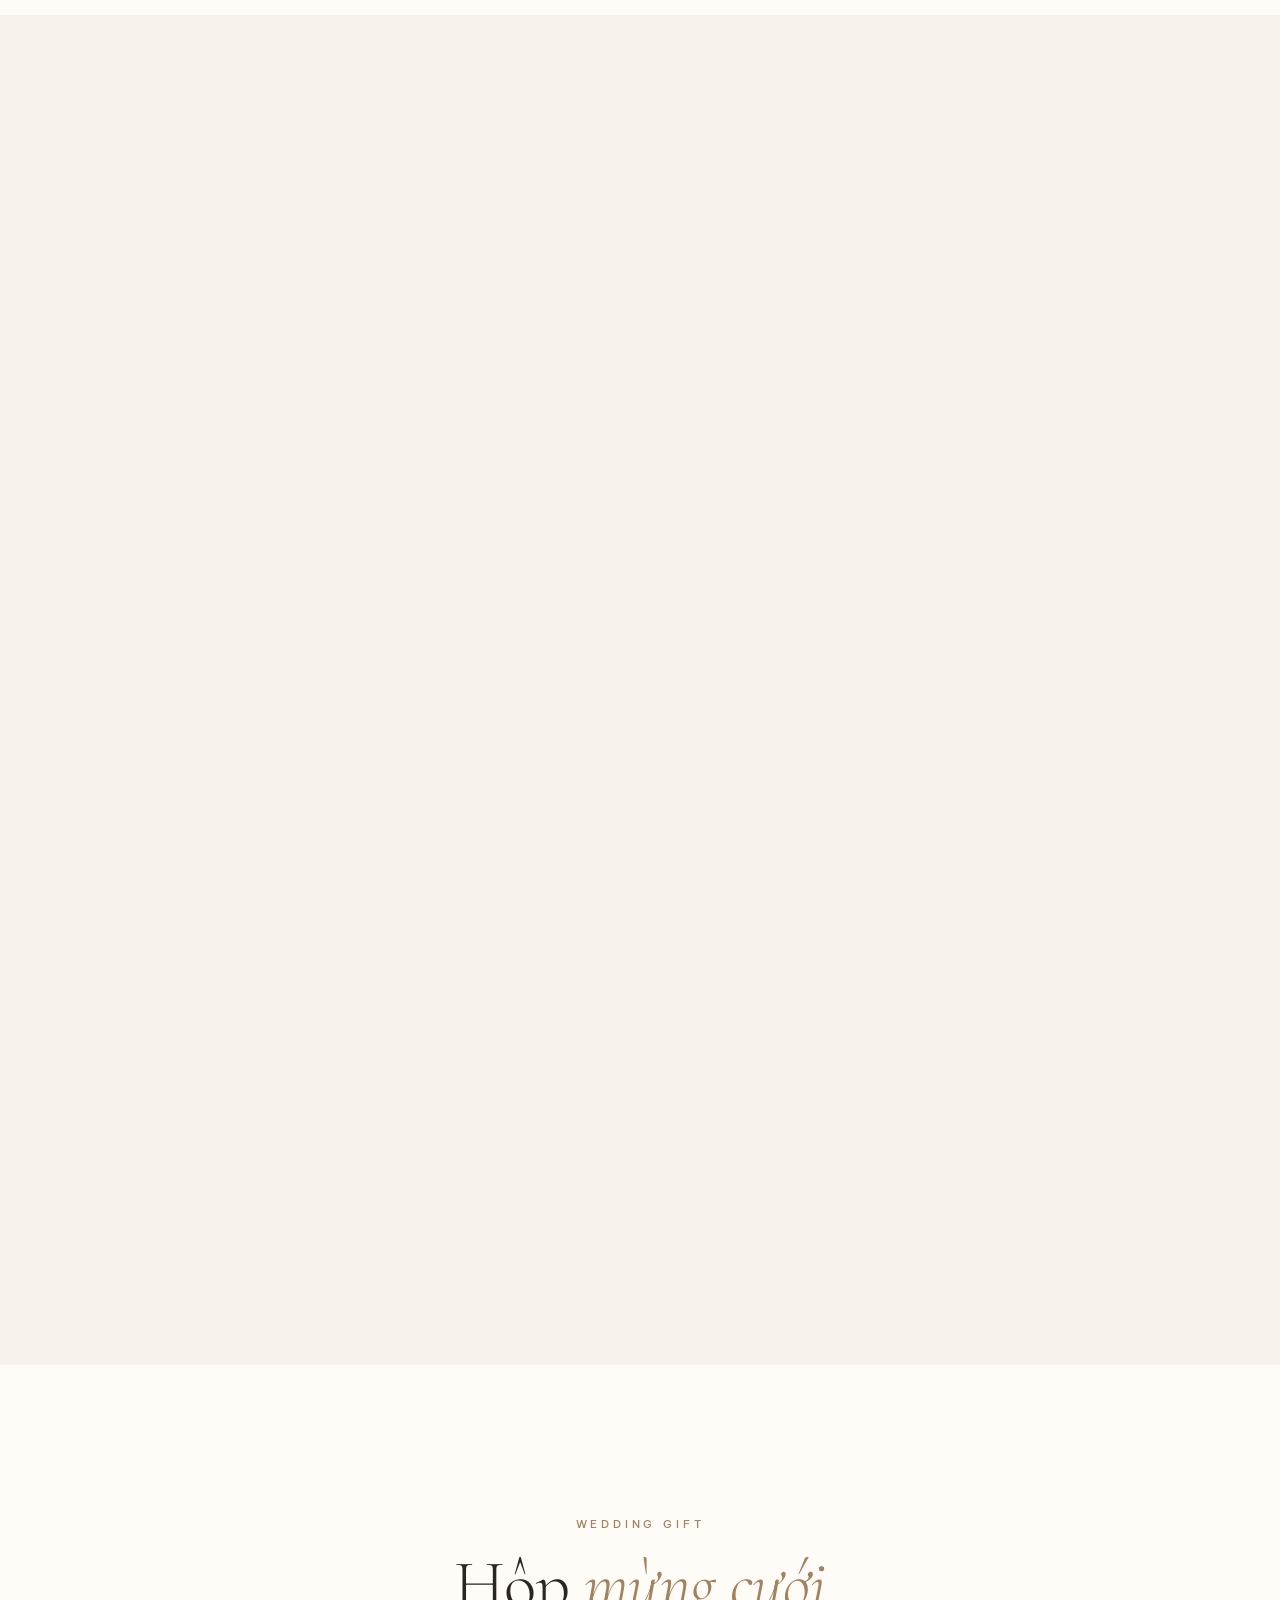
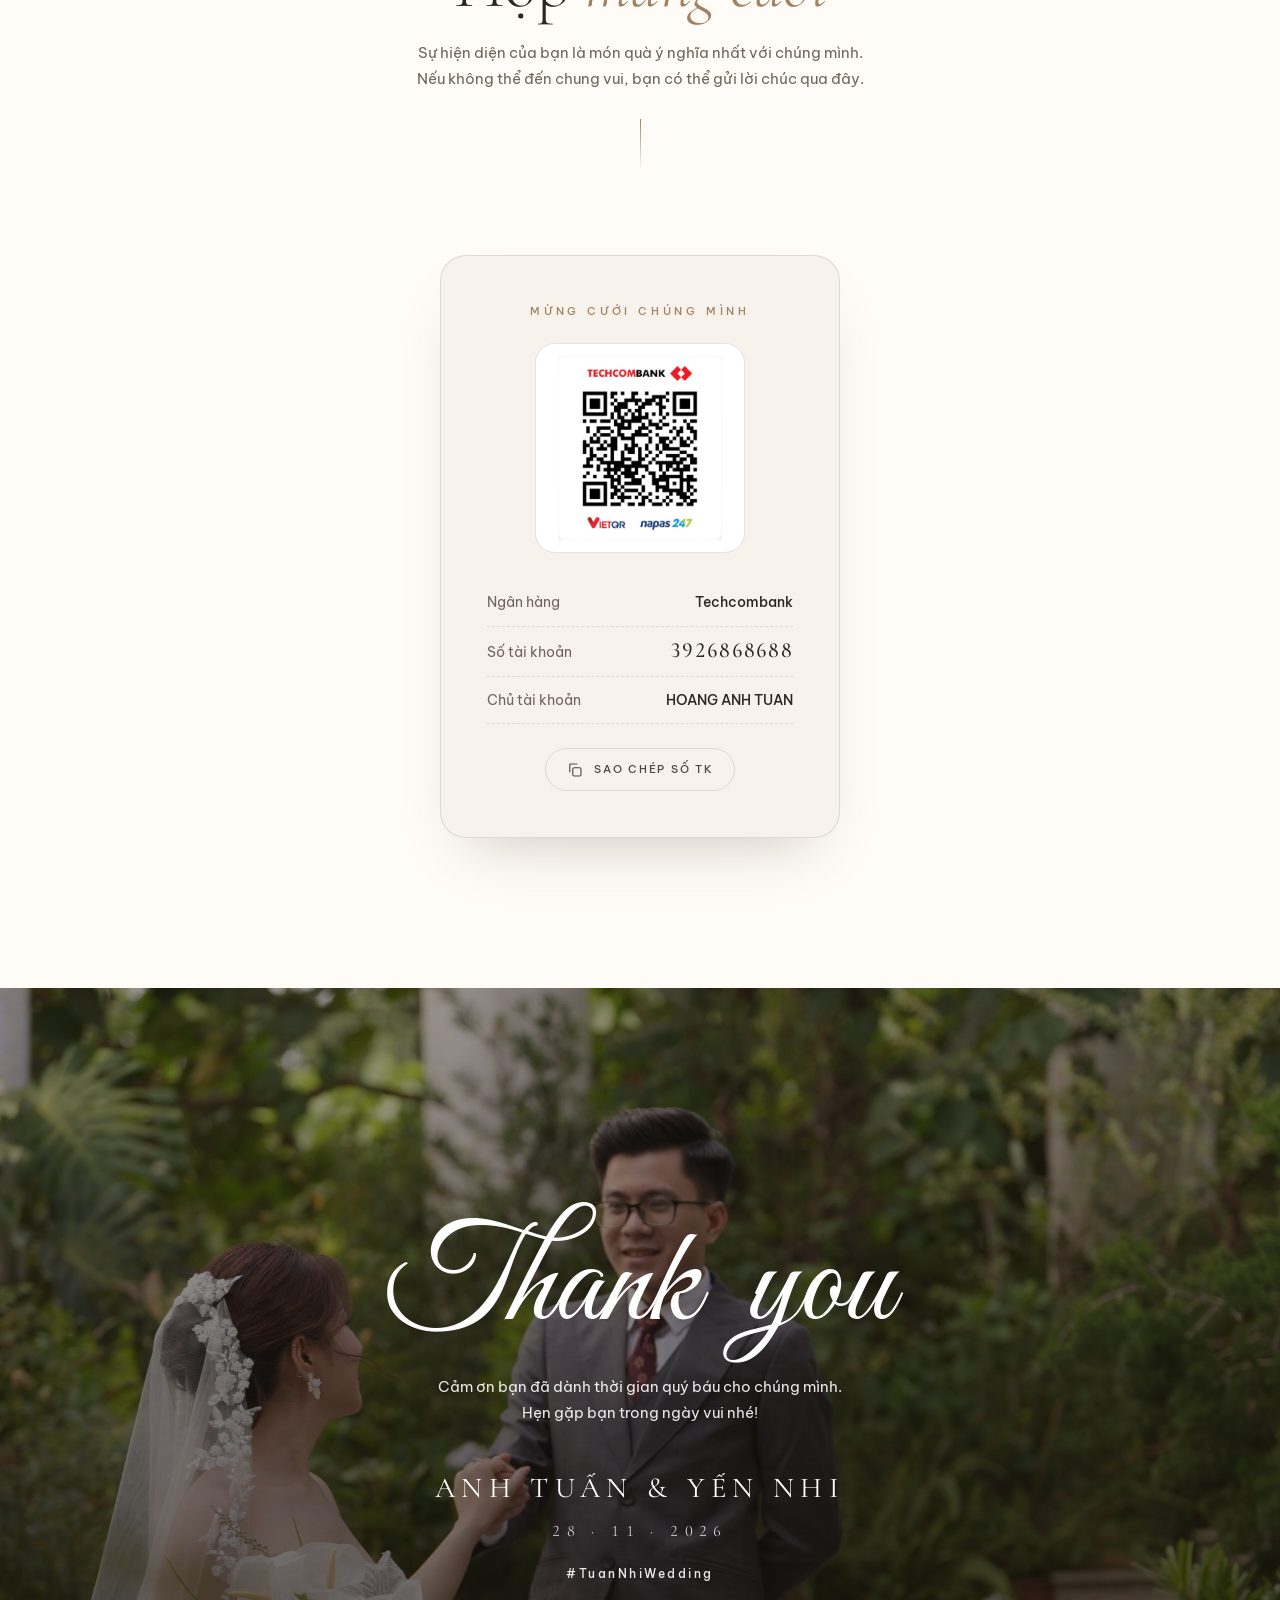
==== commit b6c14e95: "feat: new link preview image framed on the couple (1200x630, 89KB)" ====
--- a/thanh-hon/index.html
+++ b/thanh-hon/index.html
@@ -15,8 +15,8 @@
   <meta property="og:title" content="Anh Tuấn &amp; Yến Nhi · Thiệp mời cưới 28.11.2026" />
   <meta property="og:description" content="Trân trọng kính mời bạn đến dự tiệc cưới của chúng mình lúc 17:00, Thứ Bảy 28.11.2026 tại tư gia nhà trai, Nam Đồ Sơn, Hải Phòng." />
   <meta property="og:url" content="https://hoangtuan141.github.io/wedding_invitation/thanh-hon/" />
-  <meta property="og:image" content="https://hoangtuan141.github.io/wedding_invitation/images/cover/og-cover.jpg" />
-  <meta property="og:image:secure_url" content="https://hoangtuan141.github.io/wedding_invitation/images/cover/og-cover.jpg" />
+  <meta property="og:image" content="https://hoangtuan141.github.io/wedding_invitation/images/cover/og-preview.jpg" />
+  <meta property="og:image:secure_url" content="https://hoangtuan141.github.io/wedding_invitation/images/cover/og-preview.jpg" />
   <meta property="og:image:type" content="image/jpeg" />
   <meta property="og:image:width" content="1200" />
   <meta property="og:image:height" content="630" />
@@ -24,7 +24,7 @@
   <meta name="twitter:card" content="summary_large_image" />
   <meta name="twitter:title" content="Anh Tuấn &amp; Yến Nhi · Thiệp mời cưới 28.11.2026" />
   <meta name="twitter:description" content="Trân trọng kính mời bạn đến dự tiệc cưới của chúng mình lúc 17:00, Thứ Bảy 28.11.2026 tại tư gia nhà trai, Nam Đồ Sơn, Hải Phòng." />
-  <meta name="twitter:image" content="https://hoangtuan141.github.io/wedding_invitation/images/cover/og-cover.jpg" />
+  <meta name="twitter:image" content="https://hoangtuan141.github.io/wedding_invitation/images/cover/og-preview.jpg" />
   <meta name="theme-color" content="#1F1915" />
   <style>html,body{margin:0;height:100%;background:#1F1915;color:#F7F2EC;font-family:system-ui,sans-serif}
   a{color:inherit} p{position:fixed;inset:auto 0 40%;text-align:center;opacity:.6;font-size:14px}</style>
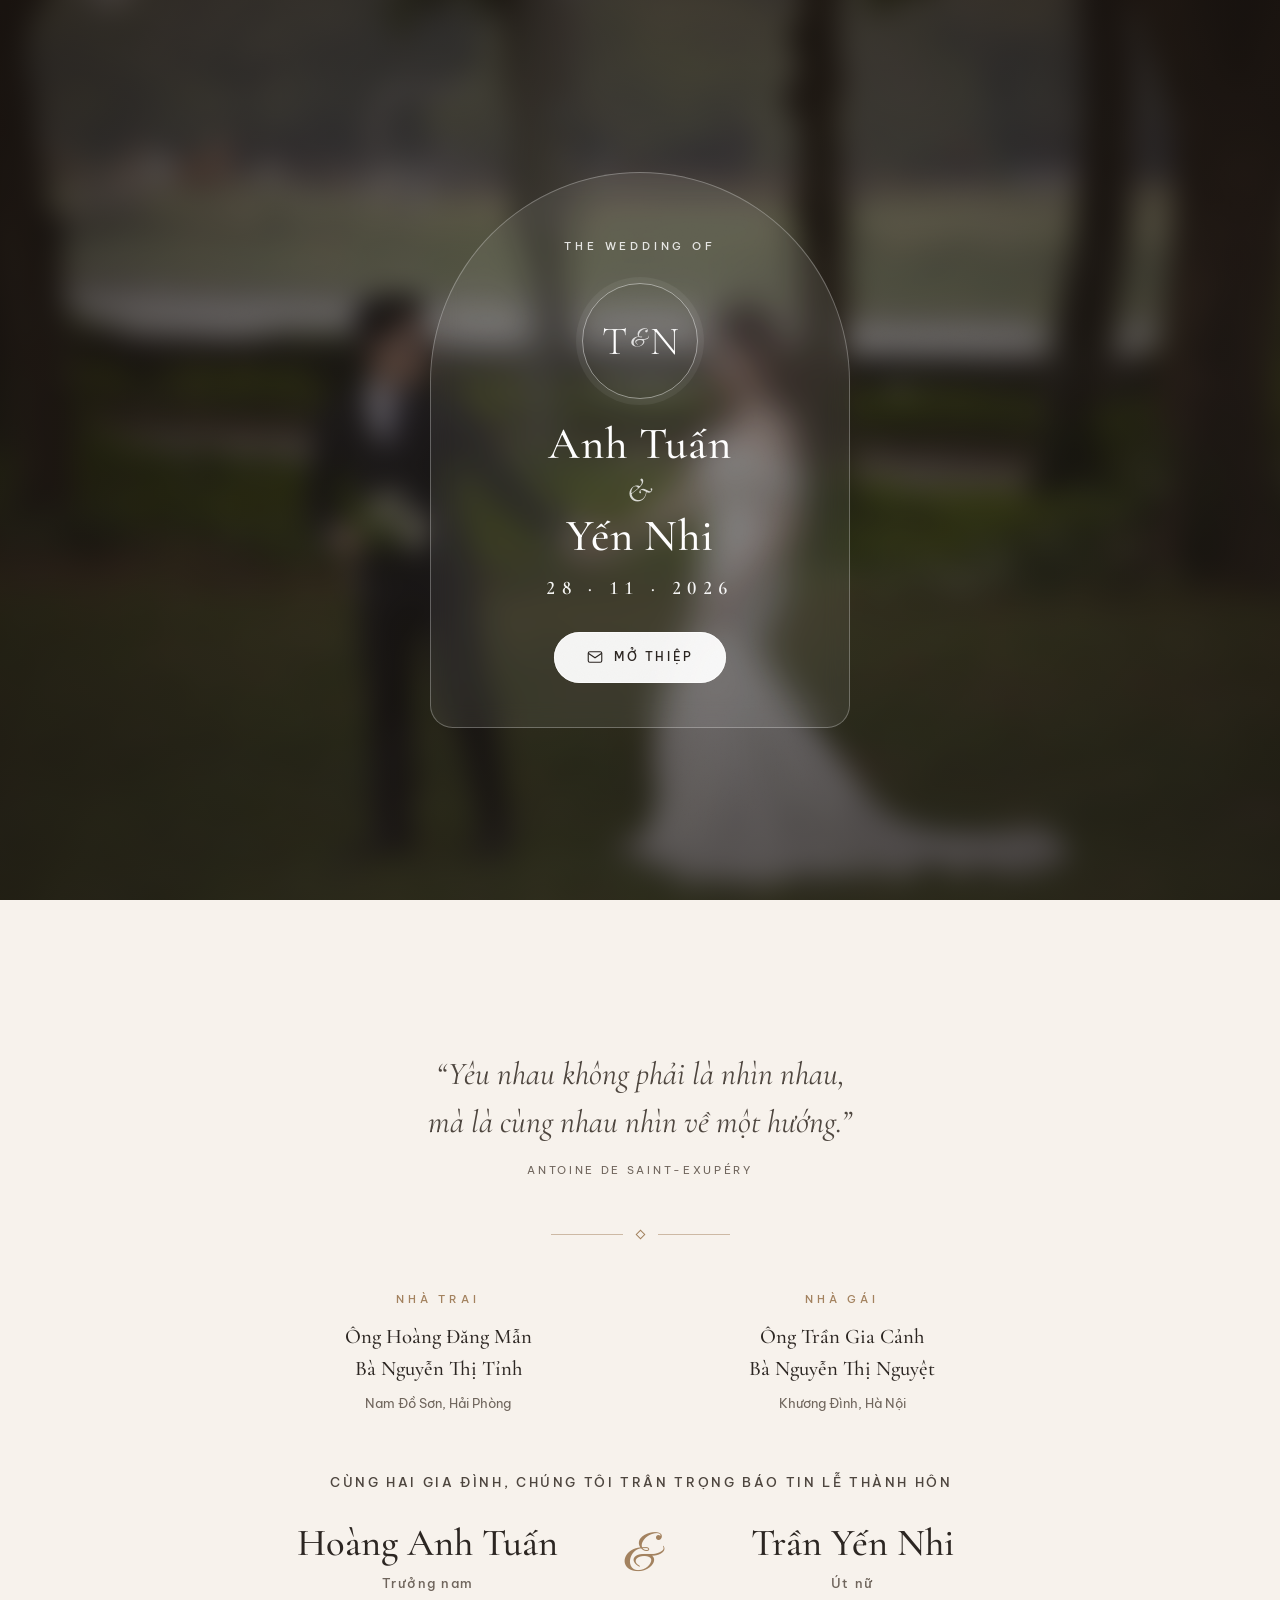
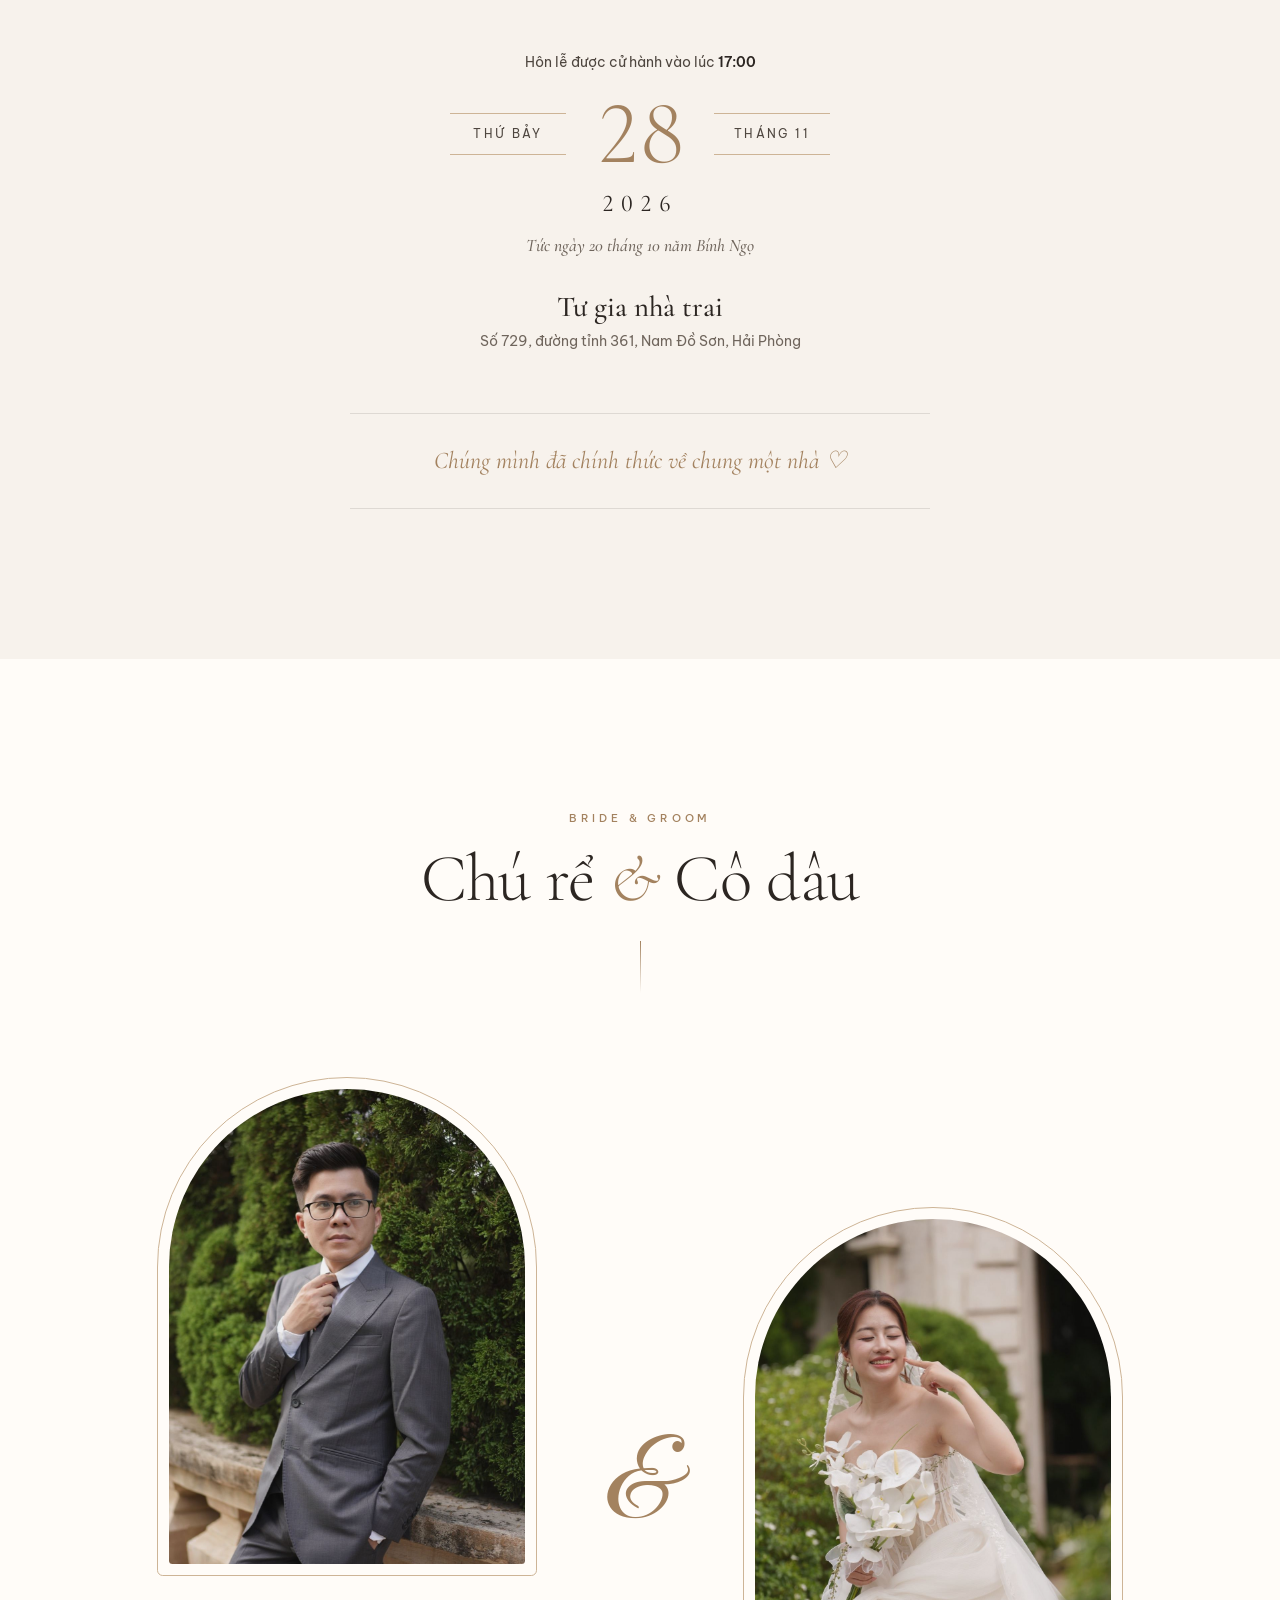
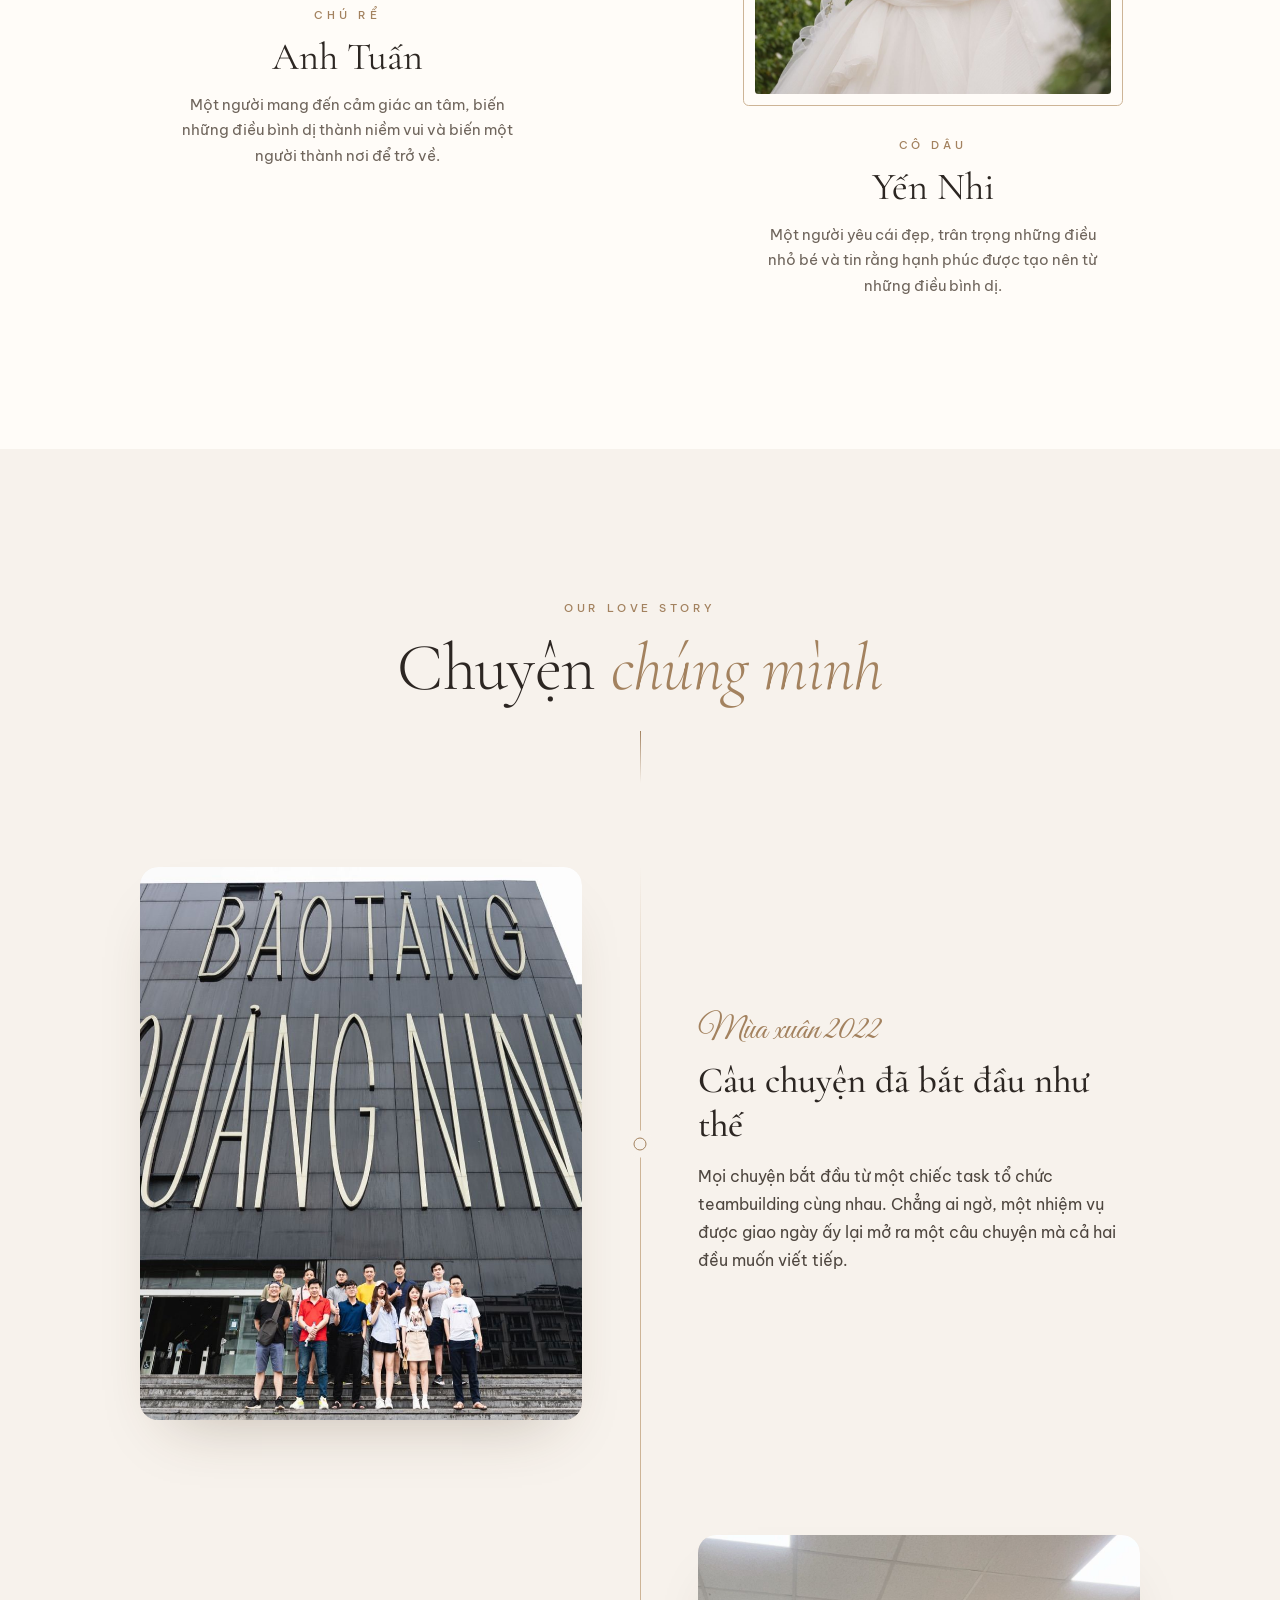
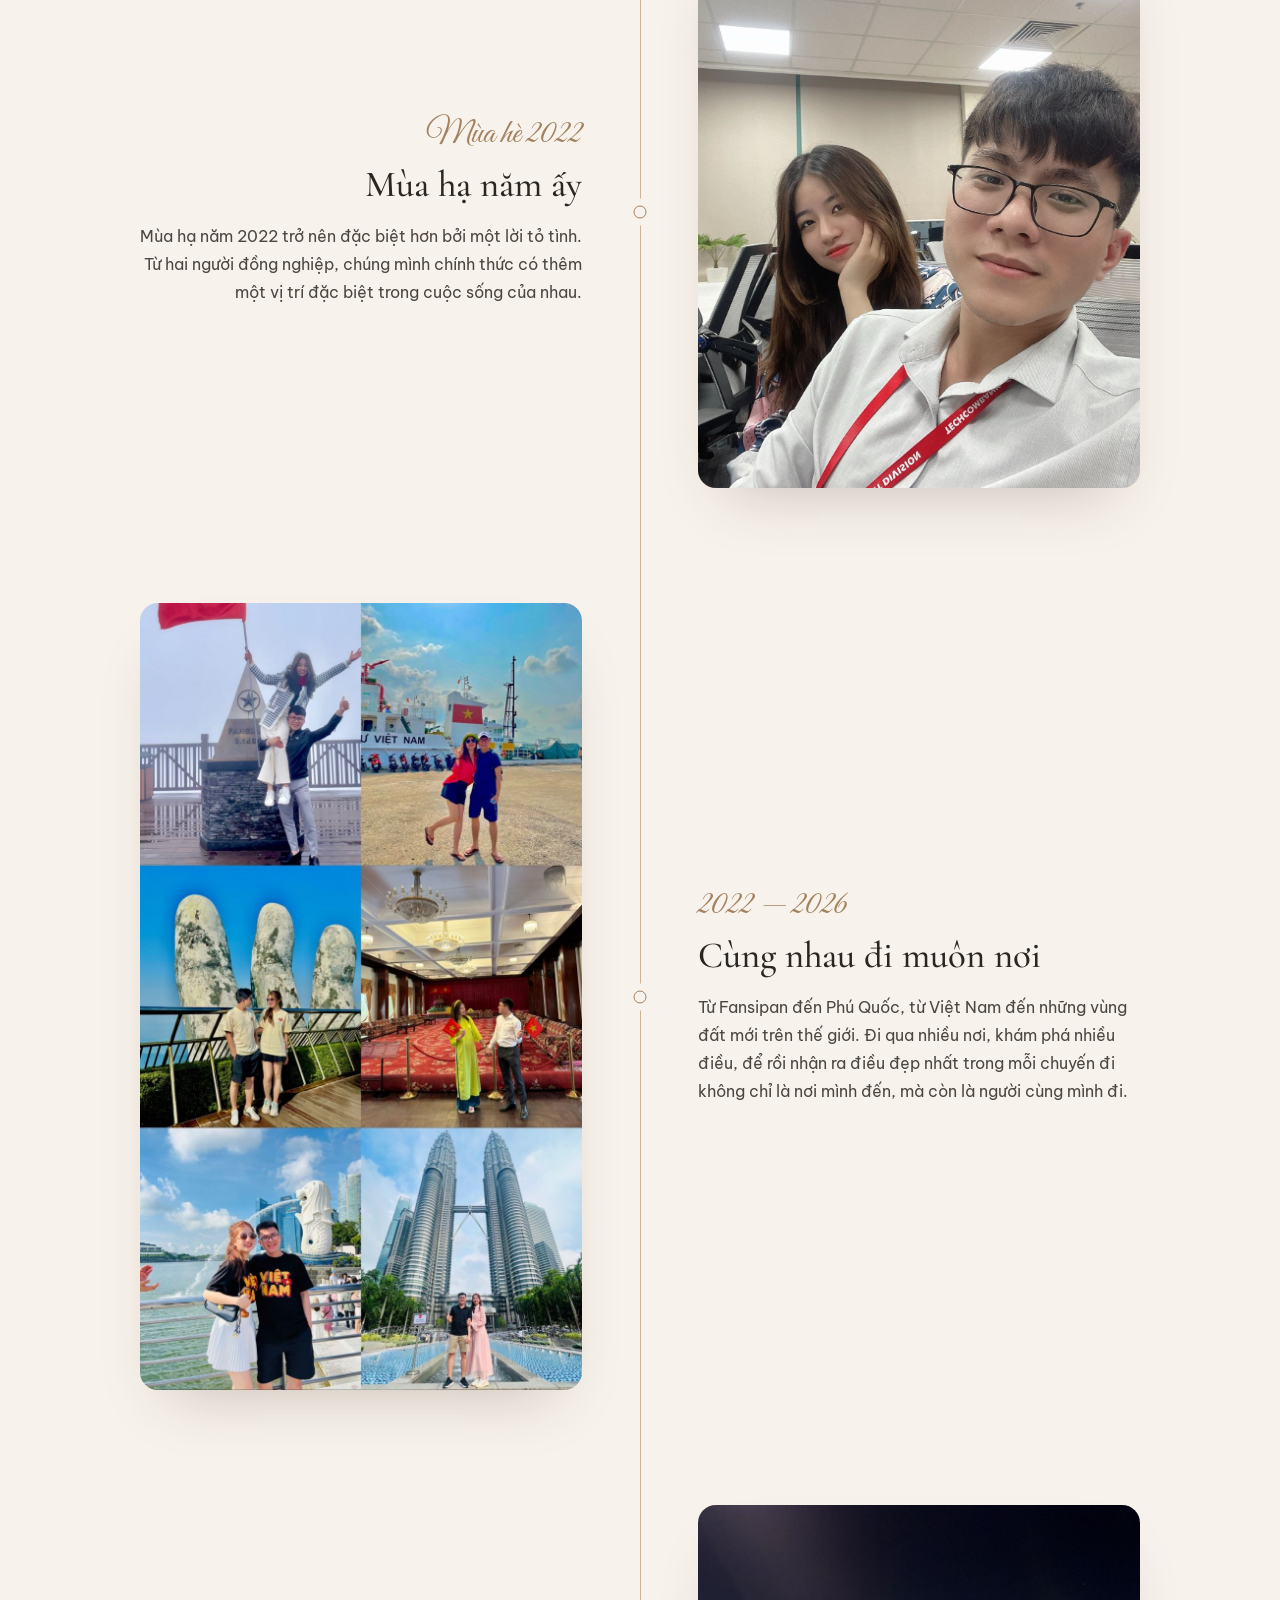
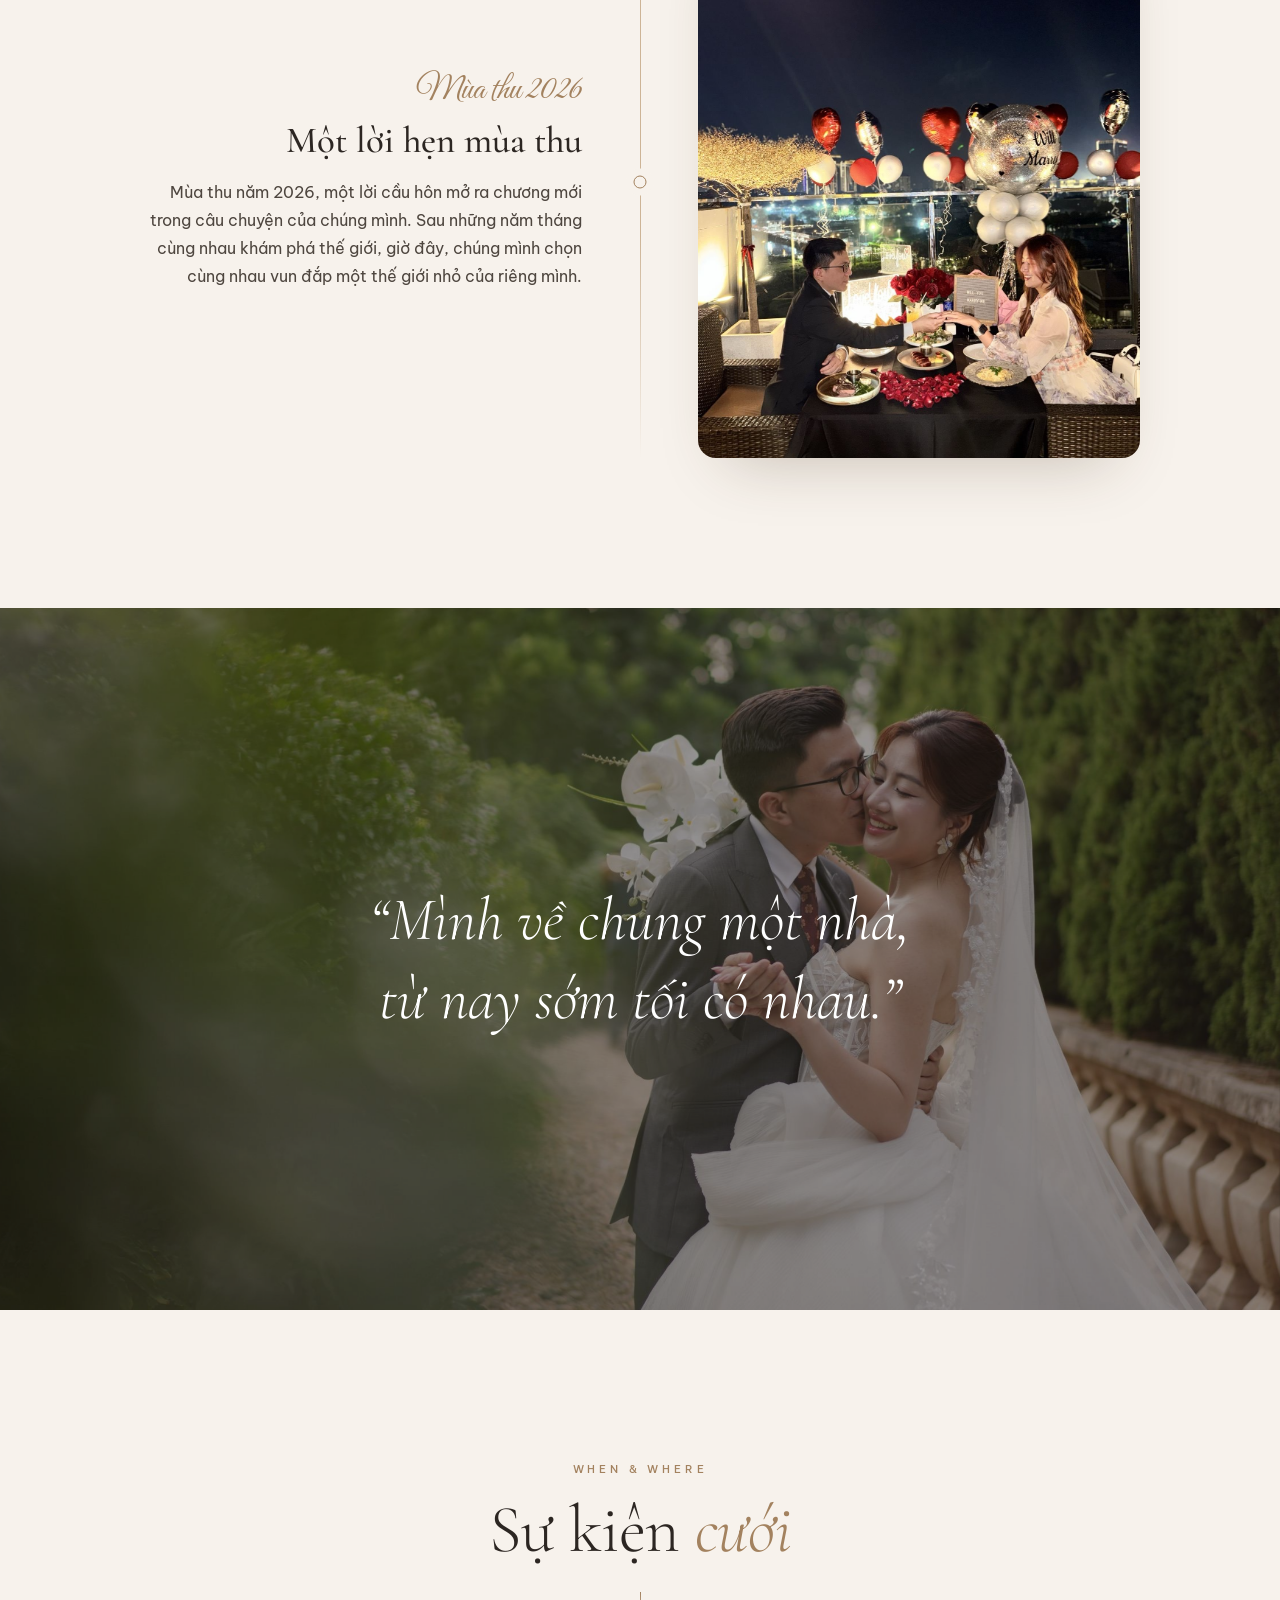
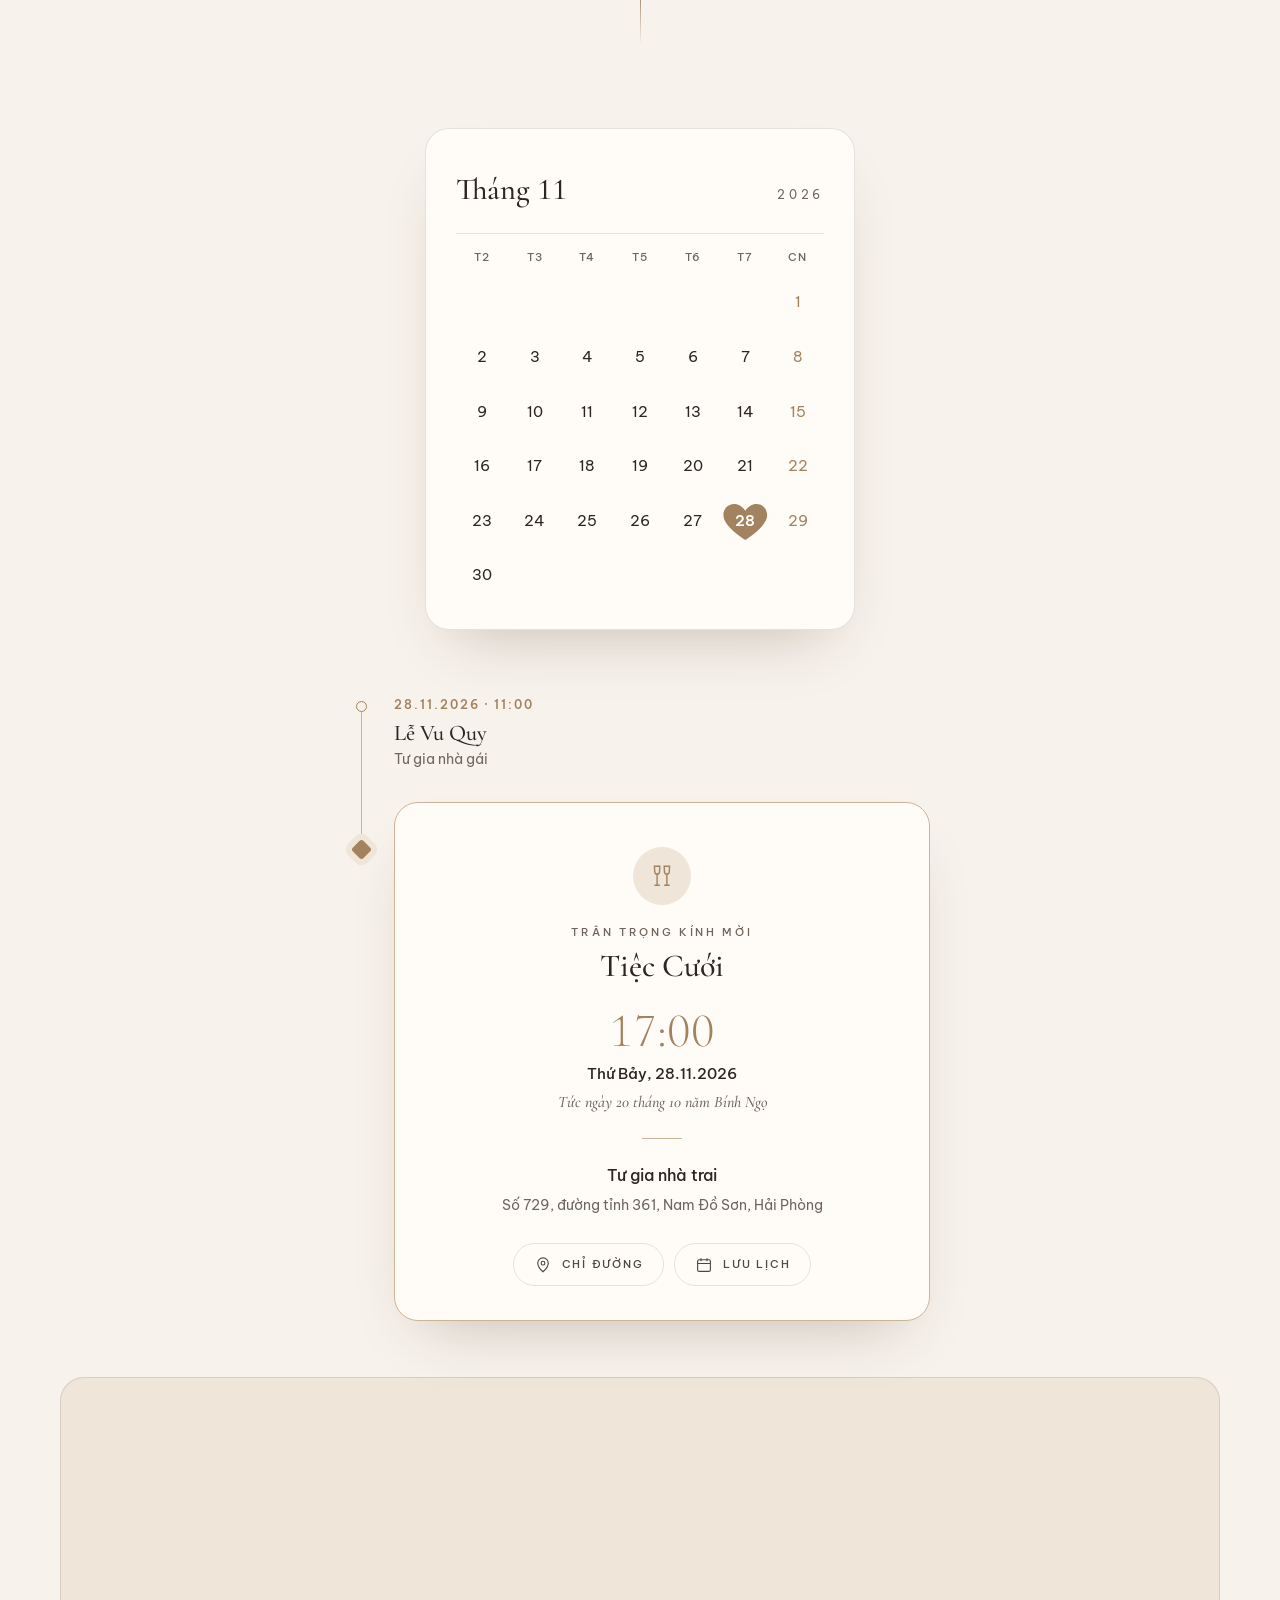
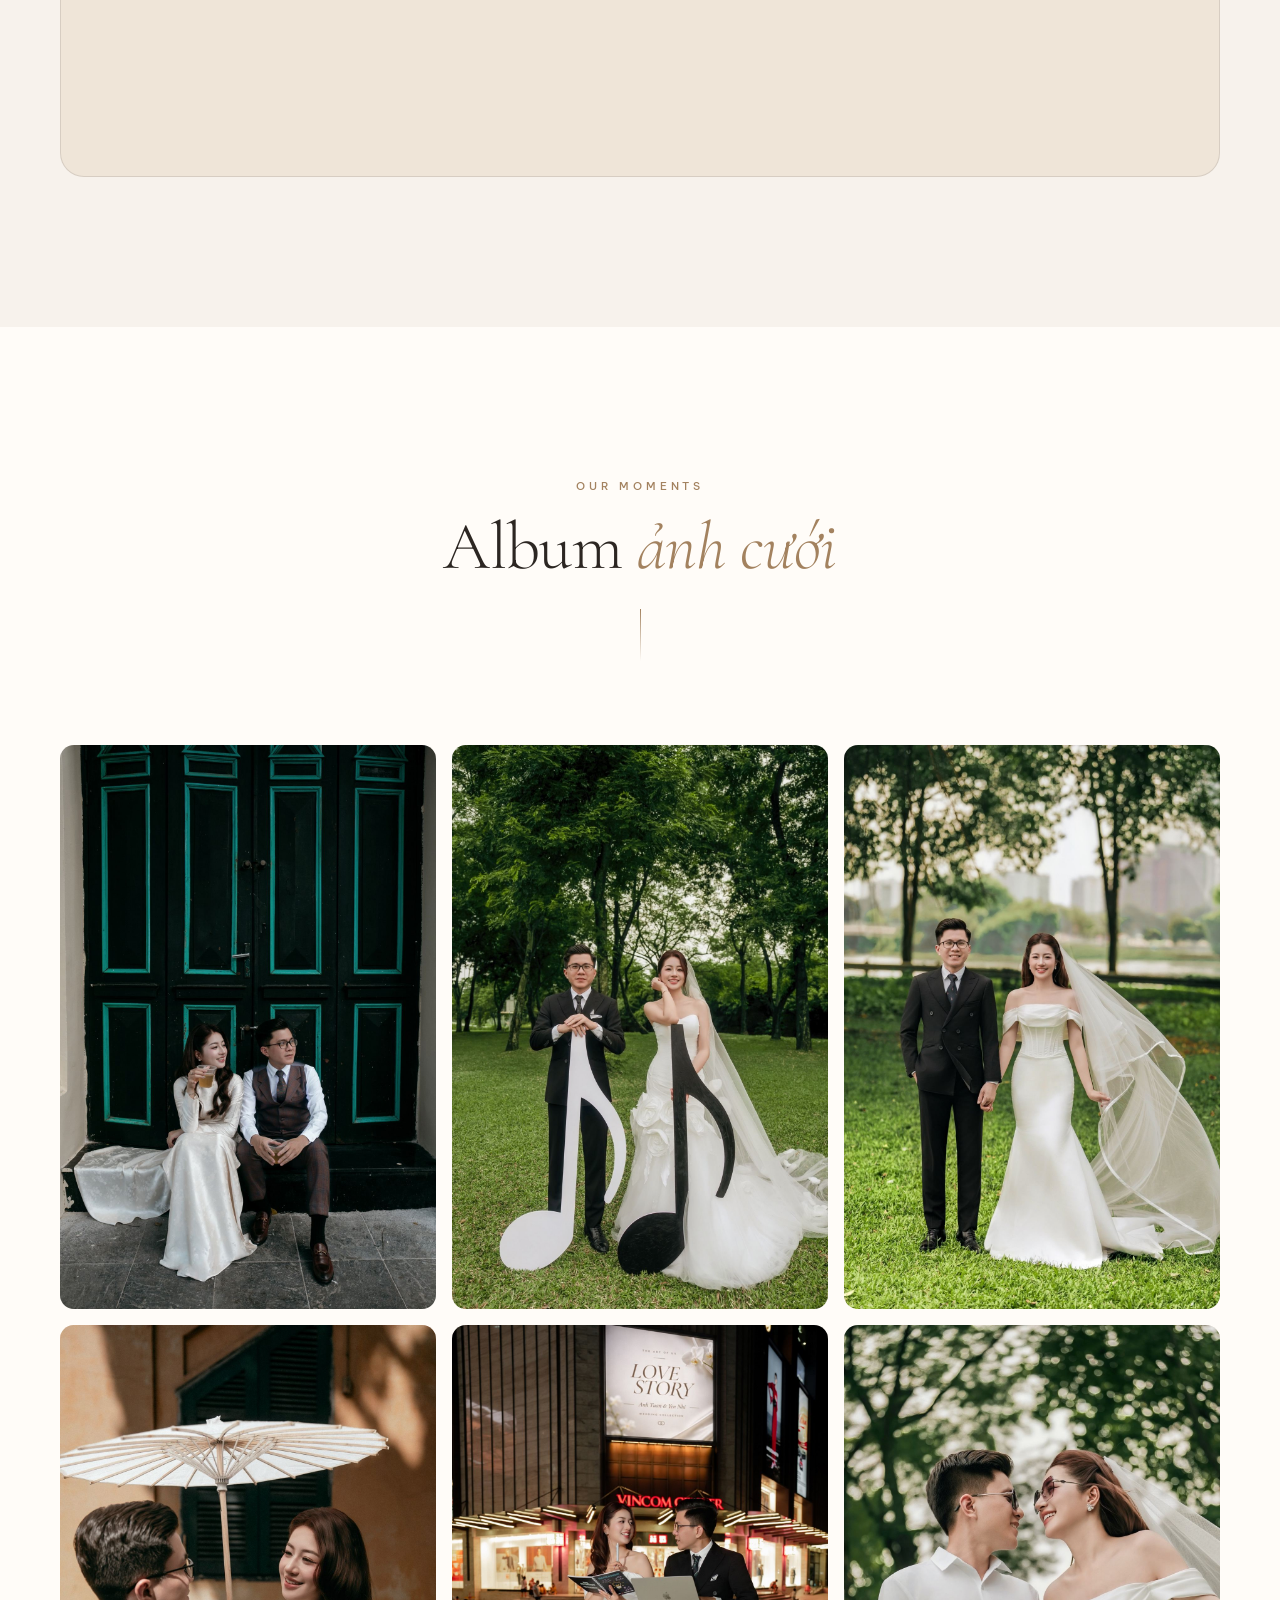
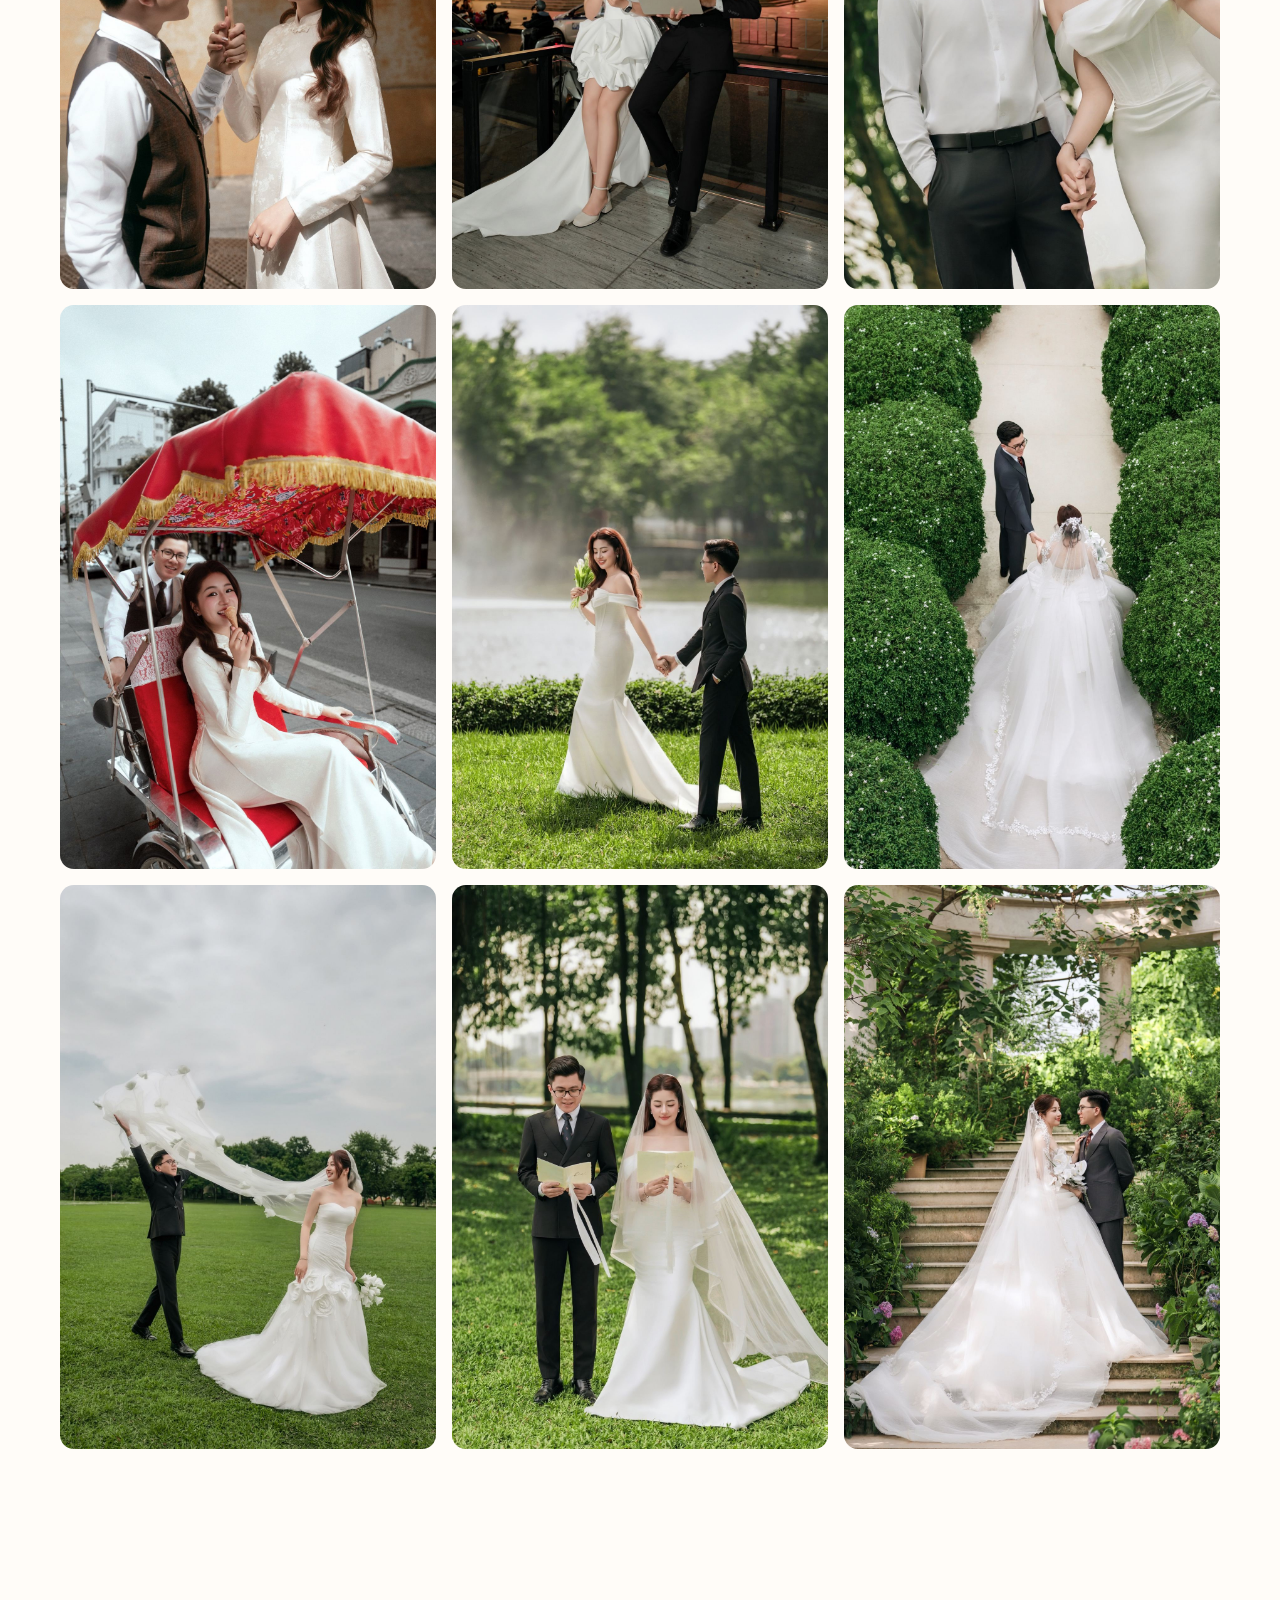
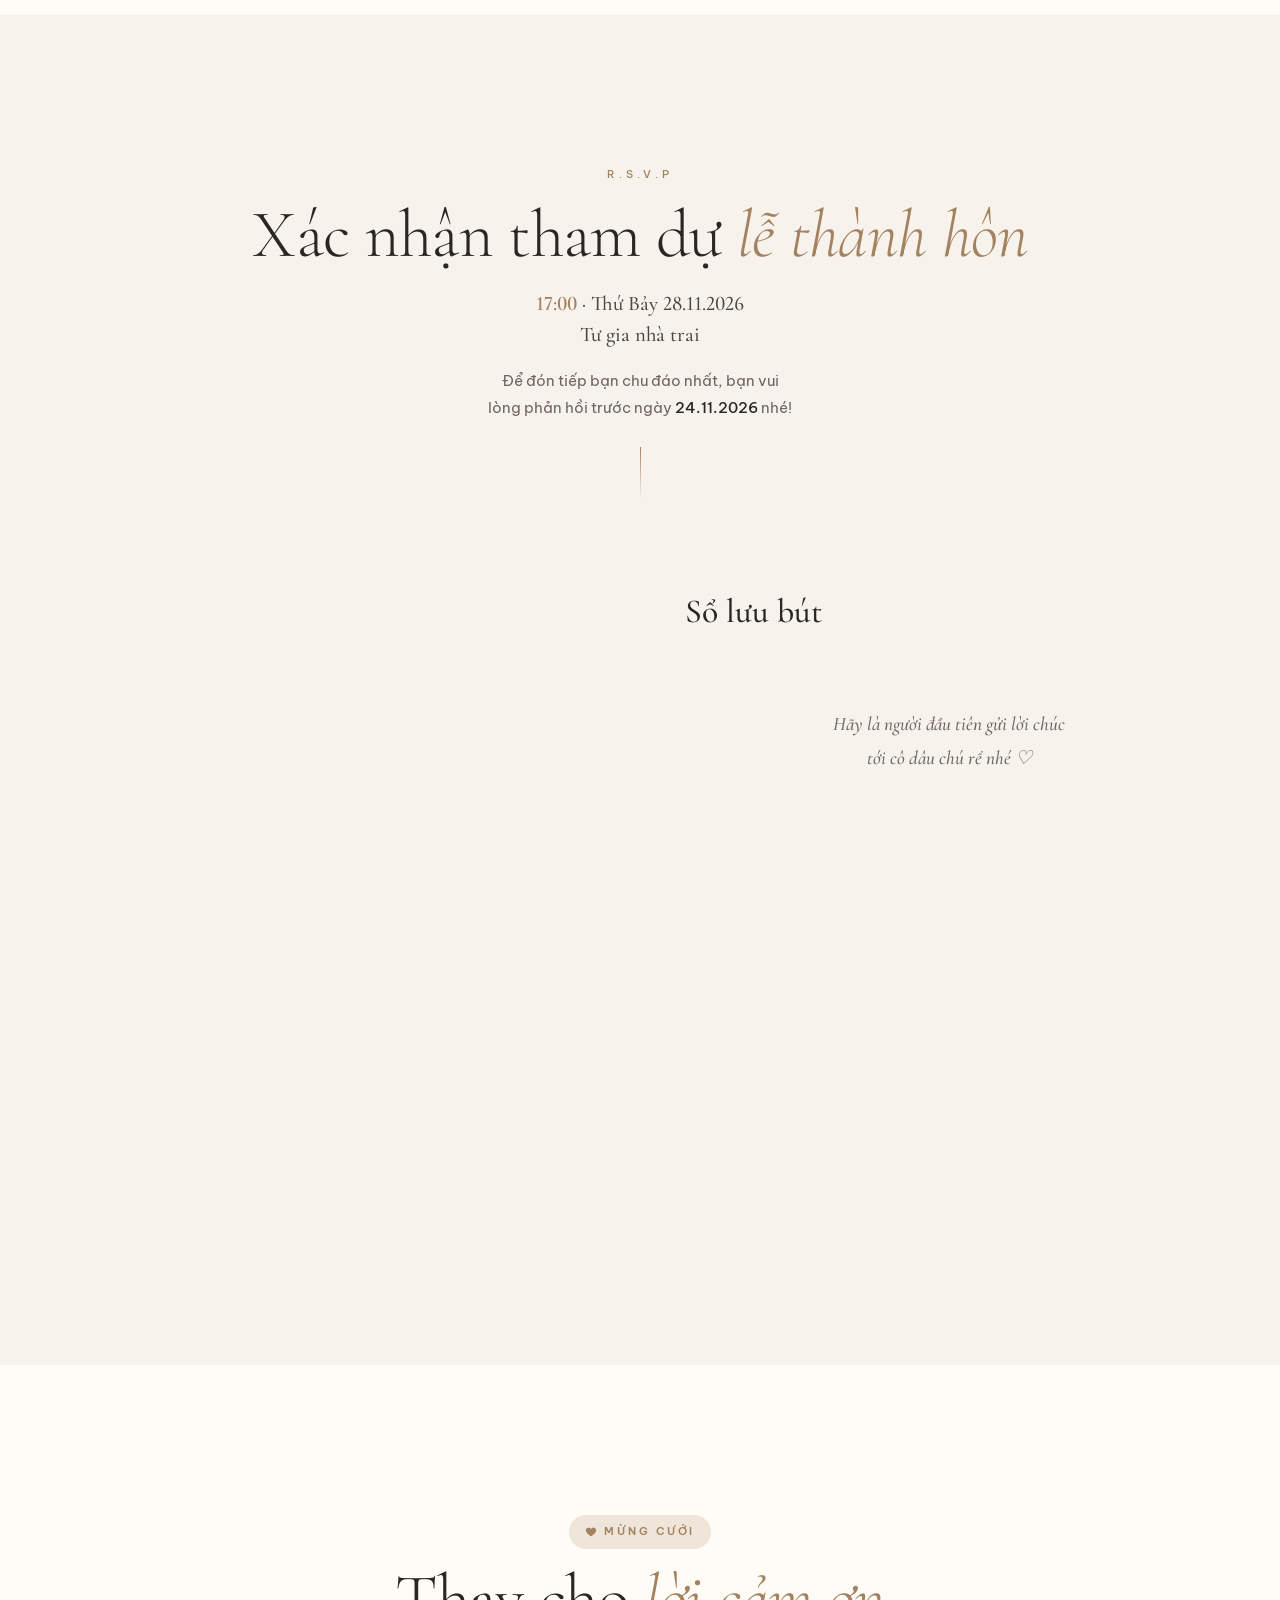
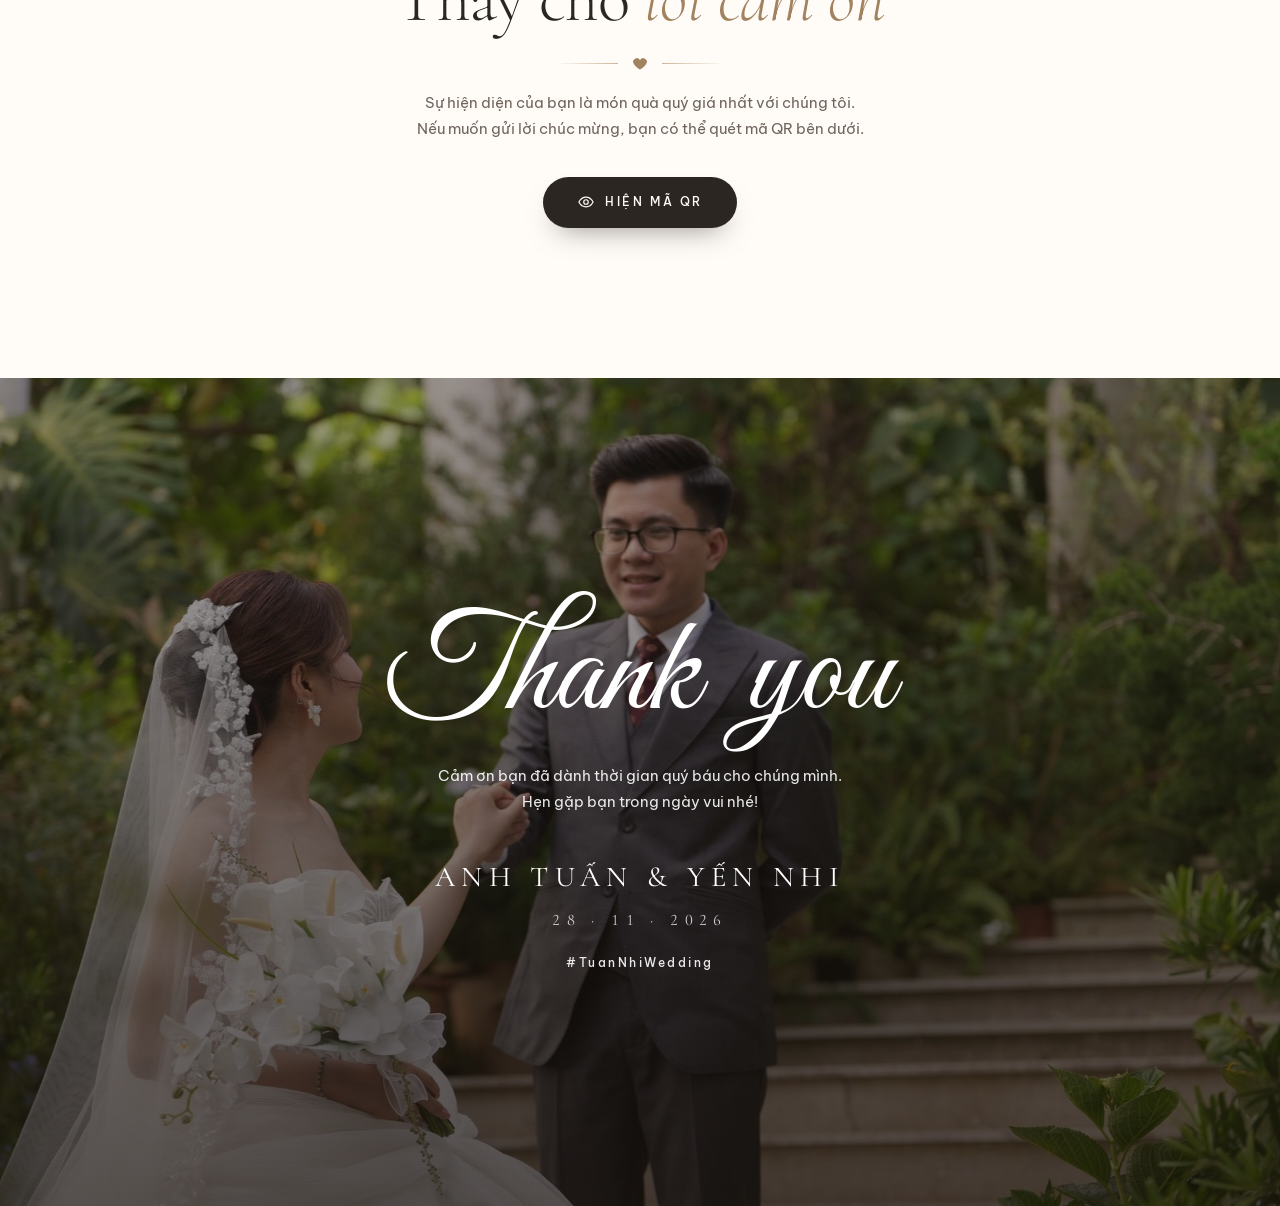
==== commit 4c4cb3c3: "fix: keep the guest name when the Messenger preview is tapped Drop og:url from the three pages. Face" ====
--- a/thanh-hon/index.html
+++ b/thanh-hon/index.html
@@ -14,7 +14,6 @@
   <meta property="og:locale" content="vi_VN" />
   <meta property="og:title" content="Anh Tuấn &amp; Yến Nhi · Thiệp mời cưới 28.11.2026" />
   <meta property="og:description" content="Trân trọng kính mời bạn đến dự tiệc cưới của chúng mình lúc 17:00, Thứ Bảy 28.11.2026 tại tư gia nhà trai, Nam Đồ Sơn, Hải Phòng." />
-  <meta property="og:url" content="https://hoangtuan141.github.io/wedding_invitation/thanh-hon/" />
   <meta property="og:image" content="https://hoangtuan141.github.io/wedding_invitation/images/cover/og-preview.jpg" />
   <meta property="og:image:secure_url" content="https://hoangtuan141.github.io/wedding_invitation/images/cover/og-preview.jpg" />
   <meta property="og:image:type" content="image/jpeg" />
